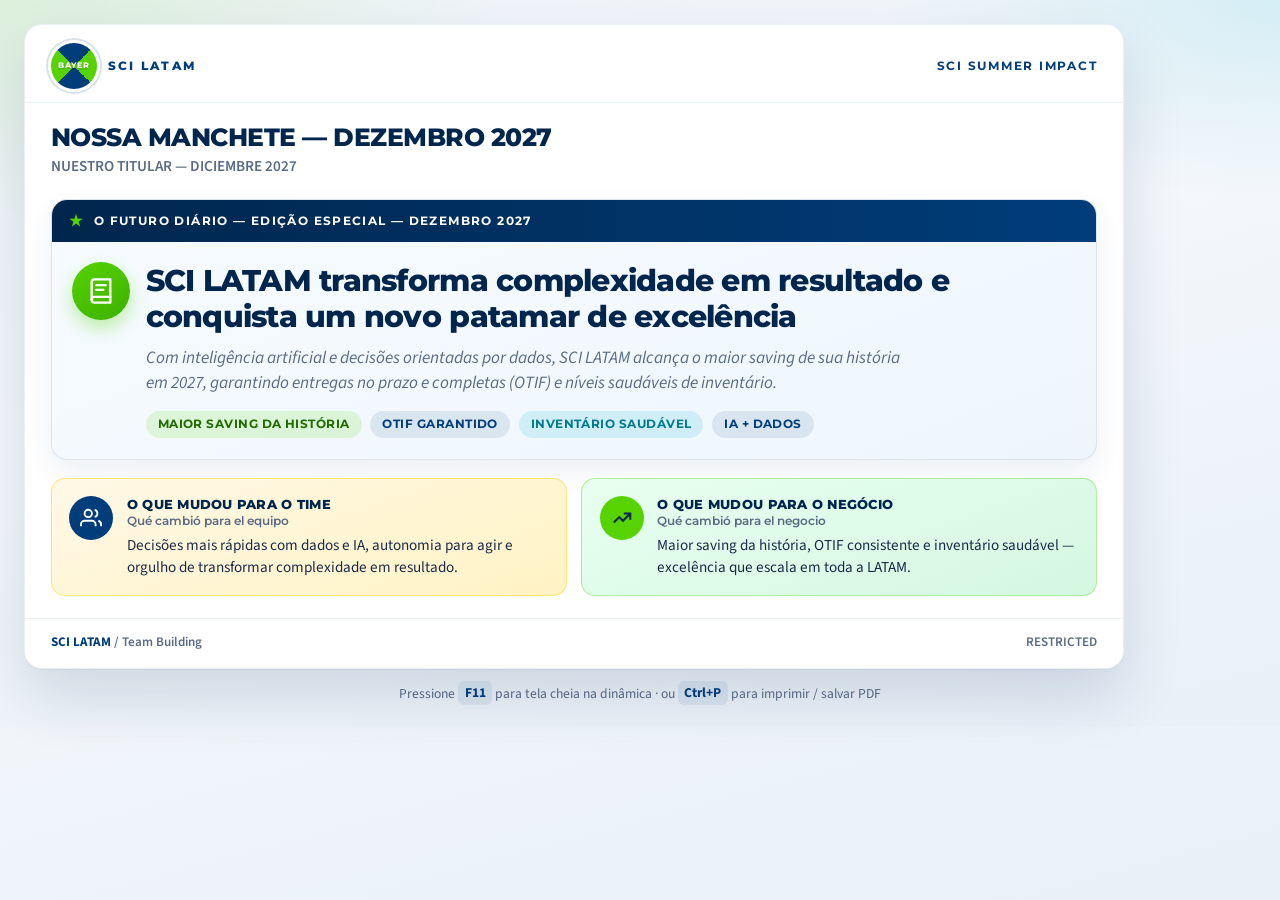
==== manchete-sci-latam.html @ 39f06fd4 "Add SCI LATAM 2027 headline slide for team building. Co-authored-by: Cursor <cursoragent@cursor.com>" ====
<!DOCTYPE html>
<html lang="pt-BR">
<head>
  <meta charset="UTF-8" />
  <meta name="viewport" content="width=device-width, initial-scale=1.0" />
  <title>Manchete SCI LATAM · Dezembro 2027</title>
  <link rel="preconnect" href="https://fonts.googleapis.com" />
  <link rel="preconnect" href="https://fonts.gstatic.com" crossorigin />
  <link href="https://fonts.googleapis.com/css2?family=Montserrat:wght@500;600;700;800&family=Source+Sans+3:ital,wght@0,400;0,600;0,700;1,400&display=swap" rel="stylesheet" />
  <style>
    :root {
      --bayer-blue: #003D7A;
      --bayer-blue-deep: #00264D;
      --bayer-green: #56D300;
      --bayer-cyan: #00B0CA;
      --ink: #1A2B4A;
      --muted: #5A6B85;
      --paper: #F4F7FB;
      --white: #FFFFFF;
      --pink: #E6007E;
      --yellow: #FFD100;
      --cream: #FFF8E6;
      --blush: #FFE6F2;
    }

    * { box-sizing: border-box; margin: 0; padding: 0; }

    html, body {
      min-height: 100%;
      font-family: "Source Sans 3", sans-serif;
      color: var(--ink);
      background:
        radial-gradient(900px 420px at 0% 0%, rgba(86, 211, 0, 0.12), transparent 55%),
        radial-gradient(800px 400px at 100% 0%, rgba(0, 176, 202, 0.12), transparent 50%),
        linear-gradient(165deg, #EEF3F9 0%, var(--paper) 45%, #E8F0F8 100%);
    }

    body {
      display: grid;
      place-items: center;
      padding: 1.5rem;
    }

    .slide {
      width: min(1100px, 100%);
      background: var(--white);
      border-radius: 18px;
      box-shadow:
        0 1px 0 rgba(0, 61, 122, 0.06),
        0 28px 60px rgba(0, 38, 77, 0.14);
      overflow: hidden;
      border: 1px solid rgba(0, 61, 122, 0.08);
      animation: rise 0.55s ease both;
    }

    @keyframes rise {
      from { opacity: 0; transform: translateY(16px); }
      to { opacity: 1; transform: translateY(0); }
    }

    .top {
      display: flex;
      align-items: center;
      justify-content: space-between;
      gap: 1rem;
      padding: 1.1rem 1.6rem 0.85rem;
      border-bottom: 1px solid rgba(0, 61, 122, 0.08);
    }

    .logo {
      display: flex;
      align-items: center;
      gap: 0.7rem;
    }

    .logo-mark {
      width: 46px;
      height: 46px;
      border-radius: 50%;
      background:
        conic-gradient(from 45deg, var(--bayer-green) 0 25%, var(--bayer-blue) 25% 50%, var(--bayer-green) 50% 75%, var(--bayer-blue) 75% 100%);
      position: relative;
      box-shadow: 0 0 0 3px #fff, 0 0 0 5px rgba(0, 61, 122, 0.15);
      flex-shrink: 0;
    }

    .logo-mark::after {
      content: "BAYER";
      position: absolute;
      inset: 0;
      display: grid;
      place-items: center;
      font-family: "Montserrat", sans-serif;
      font-size: 0.48rem;
      font-weight: 800;
      letter-spacing: 0.04em;
      color: #fff;
      text-shadow: 0 1px 2px rgba(0, 0, 0, 0.25);
    }

    .logo-text {
      font-family: "Montserrat", sans-serif;
      font-weight: 800;
      font-size: 0.78rem;
      letter-spacing: 0.18em;
      color: var(--bayer-blue);
    }

    .event {
      font-family: "Montserrat", sans-serif;
      font-weight: 700;
      font-size: 0.78rem;
      letter-spacing: 0.14em;
      color: var(--bayer-blue);
      text-align: right;
    }

    .intro {
      padding: 1.15rem 1.6rem 0.4rem;
    }

    .intro h1 {
      font-family: "Montserrat", sans-serif;
      font-size: clamp(1.15rem, 2.6vw, 1.55rem);
      font-weight: 800;
      color: var(--bayer-blue-deep);
      letter-spacing: -0.02em;
    }

    .intro p {
      margin-top: 0.2rem;
      color: var(--muted);
      font-size: 0.95rem;
      font-weight: 600;
    }

    .paper {
      margin: 1rem 1.6rem 0;
      border-radius: 16px;
      overflow: hidden;
      background: linear-gradient(160deg, #F7FBFF, #EEF6FC);
      border: 1px solid rgba(0, 61, 122, 0.1);
      box-shadow: 0 12px 28px rgba(0, 61, 122, 0.08);
      animation: rise 0.65s 0.08s ease both;
    }

    .masthead {
      display: flex;
      align-items: center;
      gap: 0.65rem;
      padding: 0.7rem 1.1rem;
      background: linear-gradient(90deg, var(--bayer-blue-deep), var(--bayer-blue));
      color: #fff;
      font-family: "Montserrat", sans-serif;
      font-size: 0.72rem;
      font-weight: 700;
      letter-spacing: 0.12em;
      text-transform: uppercase;
    }

    .masthead-star {
      color: var(--bayer-green);
      font-size: 0.95rem;
    }

    .headline {
      display: grid;
      grid-template-columns: auto 1fr;
      gap: 1rem;
      align-items: start;
      padding: 1.25rem 1.25rem 1.35rem;
    }

    .icon {
      width: 58px;
      height: 58px;
      border-radius: 50%;
      display: grid;
      place-items: center;
      background: linear-gradient(145deg, var(--bayer-green), #3DB000);
      color: #fff;
      box-shadow: 0 8px 18px rgba(86, 211, 0, 0.35);
      flex-shrink: 0;
    }

    .icon svg { width: 28px; height: 28px; }

    .headline h2 {
      font-family: "Montserrat", sans-serif;
      font-size: clamp(1.25rem, 3.2vw, 1.85rem);
      font-weight: 800;
      line-height: 1.22;
      letter-spacing: -0.025em;
      color: var(--bayer-blue-deep);
    }

    .headline .sub {
      margin-top: 0.7rem;
      font-size: clamp(0.95rem, 1.8vw, 1.08rem);
      line-height: 1.45;
      color: var(--muted);
      font-style: italic;
      max-width: 48rem;
    }

    .proof {
      display: flex;
      flex-wrap: wrap;
      gap: 0.55rem;
      margin-top: 1rem;
    }

    .tag {
      display: inline-flex;
      align-items: center;
      gap: 0.35rem;
      padding: 0.4rem 0.75rem;
      border-radius: 999px;
      font-family: "Montserrat", sans-serif;
      font-size: 0.72rem;
      font-weight: 700;
      letter-spacing: 0.04em;
      text-transform: uppercase;
    }

    .tag-green { background: rgba(86, 211, 0, 0.15); color: #1F6B00; }
    .tag-blue { background: rgba(0, 61, 122, 0.1); color: var(--bayer-blue); }
    .tag-cyan { background: rgba(0, 176, 202, 0.14); color: #007A8C; }

    .impacts {
      display: grid;
      grid-template-columns: 1fr 1fr;
      gap: 0.9rem;
      padding: 1.1rem 1.6rem 1.4rem;
    }

    .card {
      border-radius: 14px;
      padding: 1.05rem 1.1rem;
      display: grid;
      grid-template-columns: auto 1fr;
      gap: 0.85rem;
      align-items: start;
      animation: rise 0.7s 0.16s ease both;
    }

    .card-team {
      background: linear-gradient(160deg, var(--cream), #FFF3C4);
      border: 1px solid rgba(255, 209, 0, 0.45);
    }

    .card-biz {
      background: linear-gradient(160deg, #E8FFF0, #D4F7E0);
      border: 1px solid rgba(86, 211, 0, 0.35);
      animation-delay: 0.22s;
    }

    .card-icon {
      width: 44px;
      height: 44px;
      border-radius: 50%;
      display: grid;
      place-items: center;
      color: #fff;
    }

    .card-team .card-icon { background: var(--bayer-blue); }
    .card-biz .card-icon { background: var(--bayer-green); color: var(--bayer-blue-deep); }

    .card h3 {
      font-family: "Montserrat", sans-serif;
      font-size: 0.82rem;
      font-weight: 800;
      letter-spacing: 0.02em;
      color: var(--bayer-blue-deep);
      text-transform: uppercase;
      line-height: 1.25;
    }

    .card h3 span {
      display: block;
      font-weight: 600;
      color: var(--muted);
      font-size: 0.72rem;
      text-transform: none;
      letter-spacing: 0;
      margin-top: 0.1rem;
    }

    .card p {
      margin-top: 0.45rem;
      font-size: 0.95rem;
      line-height: 1.4;
      color: var(--ink);
    }

    .footer {
      display: flex;
      justify-content: space-between;
      align-items: center;
      gap: 1rem;
      padding: 0.85rem 1.6rem 1.1rem;
      border-top: 1px solid rgba(0, 61, 122, 0.08);
      color: var(--muted);
      font-size: 0.82rem;
      font-weight: 600;
    }

    .footer strong { color: var(--bayer-blue); }

    .hint {
      margin-top: 0.9rem;
      text-align: center;
      color: var(--muted);
      font-size: 0.85rem;
    }

    .hint kbd {
      font-family: inherit;
      font-weight: 700;
      padding: 0.15rem 0.4rem;
      border-radius: 6px;
      background: rgba(0, 61, 122, 0.08);
      color: var(--bayer-blue);
    }

    @media (max-width: 720px) {
      body { padding: 0.75rem; }
      .headline { grid-template-columns: 1fr; }
      .impacts { grid-template-columns: 1fr; }
      .top, .intro, .paper, .impacts, .footer { padding-left: 1rem; padding-right: 1rem; }
      .paper { margin-left: 1rem; margin-right: 1rem; }
      .hint { display: none; }
    }

    @media print {
      body { background: #fff; padding: 0; }
      .slide { box-shadow: none; border: none; border-radius: 0; width: 100%; }
      .hint { display: none; }
    }
  </style>
</head>
<body>
  <div>
    <article class="slide" aria-label="Manchete SCI LATAM Dezembro 2027">
      <header class="top">
        <div class="logo">
          <div class="logo-mark" aria-hidden="true"></div>
          <span class="logo-text">SCI LATAM</span>
        </div>
        <p class="event">SCI SUMMER IMPACT</p>
      </header>

      <div class="intro">
        <h1>NOSSA MANCHETE — DEZEMBRO 2027</h1>
        <p>NUESTRO TITULAR — DICIEMBRE 2027</p>
      </div>

      <section class="paper">
        <div class="masthead">
          <span class="masthead-star" aria-hidden="true">★</span>
          <span>O FUTURO DIÁRIO — EDIÇÃO ESPECIAL — DEZEMBRO 2027</span>
        </div>

        <div class="headline">
          <div class="icon" aria-hidden="true">
            <svg viewBox="0 0 24 24" fill="none" stroke="currentColor" stroke-width="2" stroke-linecap="round" stroke-linejoin="round">
              <path d="M4 19.5A2.5 2.5 0 0 1 6.5 17H20"/>
              <path d="M6.5 2H20v20H6.5A2.5 2.5 0 0 1 4 19.5v-15A2.5 2.5 0 0 1 6.5 2z"/>
              <path d="M8 7h8M8 11h6"/>
            </svg>
          </div>
          <div>
            <h2>SCI LATAM transforma complexidade em resultado e conquista um novo patamar de excelência</h2>
            <p class="sub">
              Com inteligência artificial e decisões orientadas por dados, SCI LATAM alcança o maior saving de sua história em 2027, garantindo entregas no prazo e completas (OTIF) e níveis saudáveis de inventário.
            </p>
            <div class="proof" aria-label="Provas do resultado">
              <span class="tag tag-green">Maior saving da história</span>
              <span class="tag tag-blue">OTIF garantido</span>
              <span class="tag tag-cyan">Inventário saudável</span>
              <span class="tag tag-blue">IA + dados</span>
            </div>
          </div>
        </div>
      </section>

      <section class="impacts" aria-label="Impactos">
        <article class="card card-team">
          <div class="card-icon" aria-hidden="true">
            <svg width="22" height="22" viewBox="0 0 24 24" fill="none" stroke="currentColor" stroke-width="2">
              <path d="M17 21v-2a4 4 0 0 0-4-4H5a4 4 0 0 0-4 4v2"/>
              <circle cx="9" cy="7" r="4"/>
              <path d="M23 21v-2a4 4 0 0 0-3-3.87M16 3.13a4 4 0 0 1 0 7.75"/>
            </svg>
          </div>
          <div>
            <h3>
              O que mudou para o time
              <span>Qué cambió para el equipo</span>
            </h3>
            <p>Decisões mais rápidas com dados e IA, autonomia para agir e orgulho de transformar complexidade em resultado.</p>
          </div>
        </article>

        <article class="card card-biz">
          <div class="card-icon" aria-hidden="true">
            <svg width="22" height="22" viewBox="0 0 24 24" fill="none" stroke="currentColor" stroke-width="2.2">
              <path d="M3 17l6-6 4 4 8-8"/>
              <path d="M14 7h7v7"/>
            </svg>
          </div>
          <div>
            <h3>
              O que mudou para o negócio
              <span>Qué cambió para el negocio</span>
            </h3>
            <p>Maior saving da história, OTIF consistente e inventário saudável — excelência que escala em toda a LATAM.</p>
          </div>
        </article>
      </section>

      <footer class="footer">
        <span><strong>SCI LATAM</strong> / Team Building</span>
        <span>RESTRICTED</span>
      </footer>
    </article>

    <p class="hint">Pressione <kbd>F11</kbd> para tela cheia na dinâmica · ou <kbd>Ctrl+P</kbd> para imprimir / salvar PDF</p>
  </div>
</body>
</html>
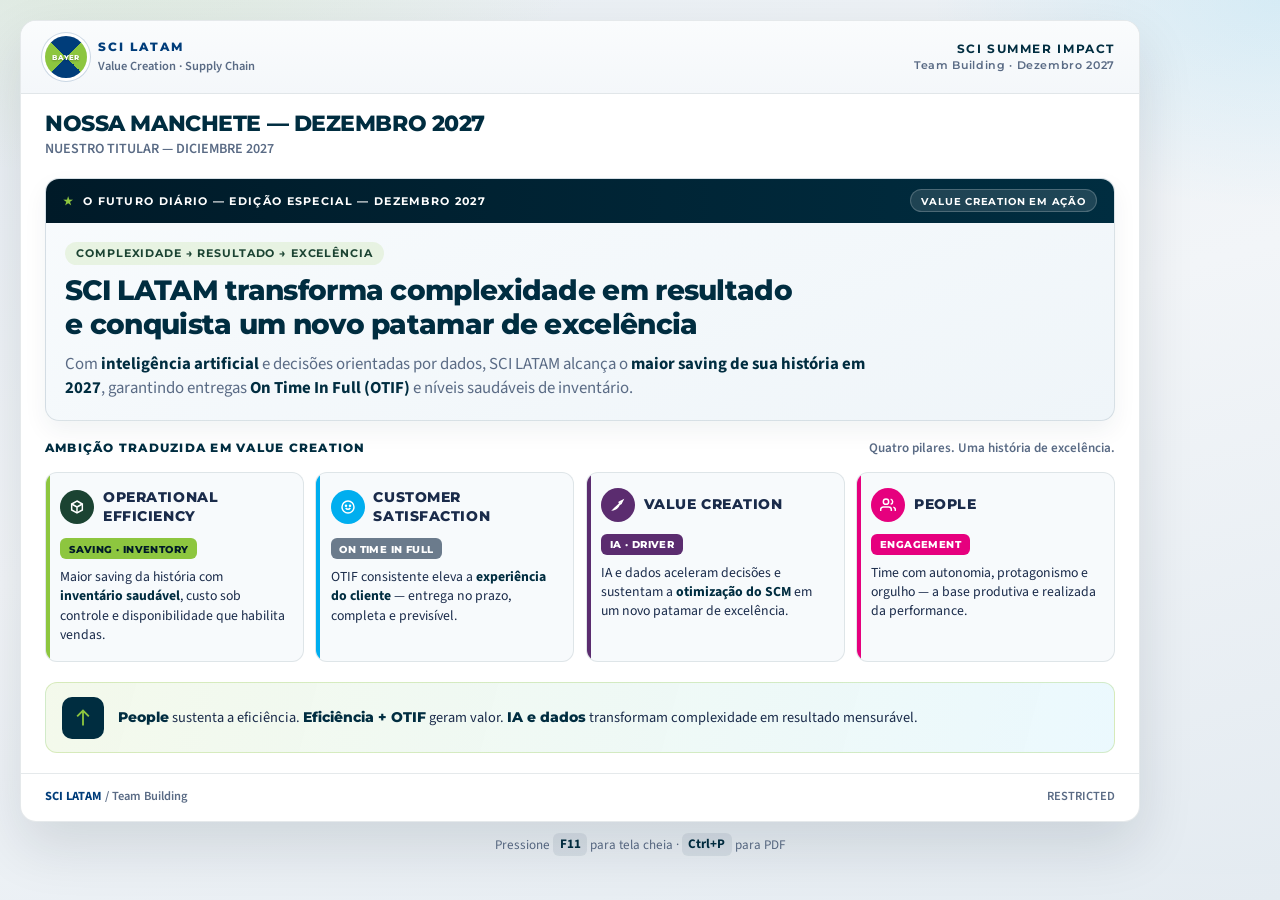
==== commit 3a7fb2b4: "Align headline slide with Value Creation pillars. Co-authored-by: Cursor <cursoragent@cursor.com>" ====
--- a/manchete-sci-latam.html
+++ b/manchete-sci-latam.html
@@ -6,21 +6,22 @@
   <title>Manchete SCI LATAM · Dezembro 2027</title>
   <link rel="preconnect" href="https://fonts.googleapis.com" />
   <link rel="preconnect" href="https://fonts.gstatic.com" crossorigin />
-  <link href="https://fonts.googleapis.com/css2?family=Montserrat:wght@500;600;700;800&family=Source+Sans+3:ital,wght@0,400;0,600;0,700;1,400&display=swap" rel="stylesheet" />
+  <link href="https://fonts.googleapis.com/css2?family=Montserrat:wght@500;600;700;800&family=Source+Sans+3:ital,wght@0,400;0,600;0,700;1,500&display=swap" rel="stylesheet" />
   <style>
     :root {
+      --navy: #002D40;
+      --navy-deep: #001A28;
       --bayer-blue: #003D7A;
-      --bayer-blue-deep: #00264D;
-      --bayer-green: #56D300;
-      --bayer-cyan: #00B0CA;
+      --lime: #8DC63F;
+      --forest: #1B4332;
+      --cyan: #00AEEF;
+      --pink: #E6007E;
+      --purple: #5B2C6F;
       --ink: #1A2B4A;
       --muted: #5A6B85;
-      --paper: #F4F7FB;
+      --line: rgba(0, 45, 64, 0.1);
+      --paper: #F2F5F8;
       --white: #FFFFFF;
-      --pink: #E6007E;
-      --yellow: #FFD100;
-      --cream: #FFF8E6;
-      --blush: #FFE6F2;
     }
 
     * { box-sizing: border-box; margin: 0; padding: 0; }
@@ -30,31 +31,29 @@
       font-family: "Source Sans 3", sans-serif;
       color: var(--ink);
       background:
-        radial-gradient(900px 420px at 0% 0%, rgba(86, 211, 0, 0.12), transparent 55%),
-        radial-gradient(800px 400px at 100% 0%, rgba(0, 176, 202, 0.12), transparent 50%),
-        linear-gradient(165deg, #EEF3F9 0%, var(--paper) 45%, #E8F0F8 100%);
+        radial-gradient(900px 480px at 8% -10%, rgba(141, 198, 63, 0.14), transparent 55%),
+        radial-gradient(700px 420px at 100% 0%, rgba(0, 174, 239, 0.1), transparent 50%),
+        linear-gradient(165deg, #E8EEF3 0%, var(--paper) 48%, #E4EBF1 100%);
     }
 
     body {
       display: grid;
       place-items: center;
-      padding: 1.5rem;
+      padding: 1.25rem;
     }
 
     .slide {
-      width: min(1100px, 100%);
+      width: min(1120px, 100%);
       background: var(--white);
-      border-radius: 18px;
-      box-shadow:
-        0 1px 0 rgba(0, 61, 122, 0.06),
-        0 28px 60px rgba(0, 38, 77, 0.14);
+      border-radius: 16px;
+      border: 1px solid var(--line);
+      box-shadow: 0 24px 56px rgba(0, 26, 40, 0.12);
       overflow: hidden;
-      border: 1px solid rgba(0, 61, 122, 0.08);
-      animation: rise 0.55s ease both;
+      animation: rise 0.5s ease both;
     }
 
     @keyframes rise {
-      from { opacity: 0; transform: translateY(16px); }
+      from { opacity: 0; transform: translateY(12px); }
       to { opacity: 1; transform: translateY(0); }
     }
 
@@ -63,24 +62,24 @@
       align-items: center;
       justify-content: space-between;
       gap: 1rem;
-      padding: 1.1rem 1.6rem 0.85rem;
-      border-bottom: 1px solid rgba(0, 61, 122, 0.08);
-    }
-
-    .logo {
+      padding: 0.95rem 1.5rem;
+      border-bottom: 1px solid var(--line);
+      background: linear-gradient(180deg, #FAFCFD, #F4F7FA);
+    }
+
+    .brand {
       display: flex;
       align-items: center;
       gap: 0.7rem;
     }
 
     .logo-mark {
-      width: 46px;
-      height: 46px;
+      width: 42px;
+      height: 42px;
       border-radius: 50%;
-      background:
-        conic-gradient(from 45deg, var(--bayer-green) 0 25%, var(--bayer-blue) 25% 50%, var(--bayer-green) 50% 75%, var(--bayer-blue) 75% 100%);
+      background: conic-gradient(from 45deg, var(--lime) 0 25%, var(--bayer-blue) 25% 50%, var(--lime) 50% 75%, var(--bayer-blue) 75% 100%);
       position: relative;
-      box-shadow: 0 0 0 3px #fff, 0 0 0 5px rgba(0, 61, 122, 0.15);
+      box-shadow: 0 0 0 3px #fff, 0 0 0 4px rgba(0, 61, 122, 0.18);
       flex-shrink: 0;
     }
 
@@ -91,228 +90,326 @@
       display: grid;
       place-items: center;
       font-family: "Montserrat", sans-serif;
-      font-size: 0.48rem;
-      font-weight: 800;
-      letter-spacing: 0.04em;
+      font-size: 0.45rem;
+      font-weight: 800;
+      letter-spacing: 0.03em;
       color: #fff;
-      text-shadow: 0 1px 2px rgba(0, 0, 0, 0.25);
-    }
-
-    .logo-text {
-      font-family: "Montserrat", sans-serif;
-      font-weight: 800;
+      text-shadow: 0 1px 2px rgba(0, 0, 0, 0.28);
+    }
+
+    .brand-copy strong {
+      display: block;
+      font-family: "Montserrat", sans-serif;
       font-size: 0.78rem;
-      letter-spacing: 0.18em;
+      letter-spacing: 0.16em;
       color: var(--bayer-blue);
+      font-weight: 800;
+    }
+
+    .brand-copy span {
+      font-size: 0.78rem;
+      color: var(--muted);
+      font-weight: 600;
     }
 
     .event {
       font-family: "Montserrat", sans-serif;
+      font-size: 0.72rem;
       font-weight: 700;
-      font-size: 0.78rem;
       letter-spacing: 0.14em;
-      color: var(--bayer-blue);
+      color: var(--navy);
       text-align: right;
     }
 
+    .event small {
+      display: block;
+      margin-top: 0.15rem;
+      letter-spacing: 0.06em;
+      color: var(--muted);
+      font-weight: 600;
+      font-size: 0.68rem;
+    }
+
     .intro {
-      padding: 1.15rem 1.6rem 0.4rem;
+      padding: 1rem 1.5rem 0.35rem;
     }
 
     .intro h1 {
       font-family: "Montserrat", sans-serif;
-      font-size: clamp(1.15rem, 2.6vw, 1.55rem);
-      font-weight: 800;
-      color: var(--bayer-blue-deep);
+      font-size: clamp(1.05rem, 2.3vw, 1.35rem);
+      font-weight: 800;
+      color: var(--navy);
       letter-spacing: -0.02em;
     }
 
     .intro p {
-      margin-top: 0.2rem;
-      color: var(--muted);
-      font-size: 0.95rem;
+      margin-top: 0.15rem;
+      color: var(--muted);
+      font-size: 0.88rem;
       font-weight: 600;
     }
 
-    .paper {
-      margin: 1rem 1.6rem 0;
-      border-radius: 16px;
+    .headline-block {
+      margin: 0.85rem 1.5rem 0;
+      border-radius: 14px;
       overflow: hidden;
-      background: linear-gradient(160deg, #F7FBFF, #EEF6FC);
-      border: 1px solid rgba(0, 61, 122, 0.1);
-      box-shadow: 0 12px 28px rgba(0, 61, 122, 0.08);
-      animation: rise 0.65s 0.08s ease both;
+      border: 1px solid rgba(0, 45, 64, 0.12);
+      background: linear-gradient(160deg, #F8FBFD, #EFF5F9);
+      box-shadow: 0 10px 24px rgba(0, 45, 64, 0.06);
     }
 
     .masthead {
       display: flex;
       align-items: center;
-      gap: 0.65rem;
-      padding: 0.7rem 1.1rem;
-      background: linear-gradient(90deg, var(--bayer-blue-deep), var(--bayer-blue));
+      justify-content: space-between;
+      gap: 0.75rem;
+      flex-wrap: wrap;
+      padding: 0.65rem 1.05rem;
+      background: linear-gradient(90deg, var(--navy-deep), var(--navy));
       color: #fff;
       font-family: "Montserrat", sans-serif;
-      font-size: 0.72rem;
+      font-size: 0.68rem;
       font-weight: 700;
       letter-spacing: 0.12em;
       text-transform: uppercase;
     }
 
-    .masthead-star {
-      color: var(--bayer-green);
-      font-size: 0.95rem;
+    .masthead-left {
+      display: flex;
+      align-items: center;
+      gap: 0.55rem;
+    }
+
+    .masthead-star { color: var(--lime); }
+
+    .framework-chip {
+      display: inline-flex;
+      align-items: center;
+      gap: 0.35rem;
+      padding: 0.28rem 0.65rem;
+      border-radius: 999px;
+      background: rgba(255, 255, 255, 0.12);
+      border: 1px solid rgba(255, 255, 255, 0.2);
+      letter-spacing: 0.08em;
+      font-size: 0.62rem;
     }
 
     .headline {
-      display: grid;
-      grid-template-columns: auto 1fr;
-      gap: 1rem;
-      align-items: start;
-      padding: 1.25rem 1.25rem 1.35rem;
-    }
-
-    .icon {
-      width: 58px;
-      height: 58px;
-      border-radius: 50%;
-      display: grid;
-      place-items: center;
-      background: linear-gradient(145deg, var(--bayer-green), #3DB000);
-      color: #fff;
-      box-shadow: 0 8px 18px rgba(86, 211, 0, 0.35);
-      flex-shrink: 0;
-    }
-
-    .icon svg { width: 28px; height: 28px; }
+      padding: 1.15rem 1.2rem 1.2rem;
+    }
+
+    .eyebrow {
+      display: inline-flex;
+      align-items: center;
+      gap: 0.4rem;
+      margin-bottom: 0.55rem;
+      padding: 0.28rem 0.7rem;
+      border-radius: 999px;
+      background: rgba(141, 198, 63, 0.14);
+      color: var(--forest);
+      font-family: "Montserrat", sans-serif;
+      font-size: 0.68rem;
+      font-weight: 700;
+      letter-spacing: 0.08em;
+      text-transform: uppercase;
+    }
 
     .headline h2 {
       font-family: "Montserrat", sans-serif;
-      font-size: clamp(1.25rem, 3.2vw, 1.85rem);
+      font-size: clamp(1.2rem, 3vw, 1.75rem);
       font-weight: 800;
       line-height: 1.22;
       letter-spacing: -0.025em;
-      color: var(--bayer-blue-deep);
+      color: var(--navy);
+      max-width: 46rem;
     }
 
     .headline .sub {
-      margin-top: 0.7rem;
-      font-size: clamp(0.95rem, 1.8vw, 1.08rem);
+      margin-top: 0.65rem;
+      max-width: 50rem;
+      font-size: clamp(0.92rem, 1.7vw, 1.05rem);
       line-height: 1.45;
       color: var(--muted);
-      font-style: italic;
-      max-width: 48rem;
-    }
-
-    .proof {
-      display: flex;
-      flex-wrap: wrap;
+    }
+
+    .sub strong { color: var(--navy); font-weight: 700; }
+
+    .pillars-label {
+      display: flex;
+      align-items: baseline;
+      justify-content: space-between;
+      gap: 0.75rem;
+      padding: 1.15rem 1.5rem 0.55rem;
+    }
+
+    .pillars-label h3 {
+      font-family: "Montserrat", sans-serif;
+      font-size: 0.78rem;
+      font-weight: 800;
+      letter-spacing: 0.1em;
+      text-transform: uppercase;
+      color: var(--navy);
+    }
+
+    .pillars-label p {
+      color: var(--muted);
+      font-size: 0.82rem;
+      font-weight: 600;
+    }
+
+    .pillars {
+      display: grid;
+      grid-template-columns: repeat(4, minmax(0, 1fr));
+      gap: 0.7rem;
+      padding: 0.35rem 1.5rem 1.25rem;
+    }
+
+    .pillar {
+      position: relative;
+      border-radius: 12px;
+      padding: 0.95rem 0.9rem 1rem;
+      background: #F7FAFC;
+      border: 1px solid var(--line);
+      overflow: hidden;
+      min-height: 100%;
+      animation: rise 0.55s ease both;
+    }
+
+    .pillar::before {
+      content: "";
+      position: absolute;
+      left: 0;
+      top: 0;
+      bottom: 0;
+      width: 4px;
+    }
+
+    .pillar-ops::before { background: var(--lime); }
+    .pillar-cx::before { background: var(--cyan); }
+    .pillar-value::before { background: var(--purple); }
+    .pillar-people::before { background: var(--pink); }
+
+    .pillar:nth-child(1) { animation-delay: 0.05s; }
+    .pillar:nth-child(2) { animation-delay: 0.1s; }
+    .pillar:nth-child(3) { animation-delay: 0.15s; }
+    .pillar:nth-child(4) { animation-delay: 0.2s; }
+
+    .pillar-head {
+      display: flex;
+      align-items: center;
       gap: 0.55rem;
-      margin-top: 1rem;
-    }
-
-    .tag {
-      display: inline-flex;
-      align-items: center;
-      gap: 0.35rem;
-      padding: 0.4rem 0.75rem;
-      border-radius: 999px;
-      font-family: "Montserrat", sans-serif;
-      font-size: 0.72rem;
-      font-weight: 700;
-      letter-spacing: 0.04em;
-      text-transform: uppercase;
-    }
-
-    .tag-green { background: rgba(86, 211, 0, 0.15); color: #1F6B00; }
-    .tag-blue { background: rgba(0, 61, 122, 0.1); color: var(--bayer-blue); }
-    .tag-cyan { background: rgba(0, 176, 202, 0.14); color: #007A8C; }
-
-    .impacts {
-      display: grid;
-      grid-template-columns: 1fr 1fr;
-      gap: 0.9rem;
-      padding: 1.1rem 1.6rem 1.4rem;
-    }
-
-    .card {
-      border-radius: 14px;
-      padding: 1.05rem 1.1rem;
-      display: grid;
-      grid-template-columns: auto 1fr;
-      gap: 0.85rem;
-      align-items: start;
-      animation: rise 0.7s 0.16s ease both;
-    }
-
-    .card-team {
-      background: linear-gradient(160deg, var(--cream), #FFF3C4);
-      border: 1px solid rgba(255, 209, 0, 0.45);
-    }
-
-    .card-biz {
-      background: linear-gradient(160deg, #E8FFF0, #D4F7E0);
-      border: 1px solid rgba(86, 211, 0, 0.35);
-      animation-delay: 0.22s;
-    }
-
-    .card-icon {
-      width: 44px;
-      height: 44px;
+      margin-bottom: 0.65rem;
+    }
+
+    .pillar-icon {
+      width: 34px;
+      height: 34px;
       border-radius: 50%;
       display: grid;
       place-items: center;
       color: #fff;
-    }
-
-    .card-team .card-icon { background: var(--bayer-blue); }
-    .card-biz .card-icon { background: var(--bayer-green); color: var(--bayer-blue-deep); }
-
-    .card h3 {
-      font-family: "Montserrat", sans-serif;
-      font-size: 0.82rem;
-      font-weight: 800;
-      letter-spacing: 0.02em;
-      color: var(--bayer-blue-deep);
+      flex-shrink: 0;
+    }
+
+    .pillar-ops .pillar-icon { background: var(--forest); }
+    .pillar-cx .pillar-icon { background: var(--cyan); }
+    .pillar-value .pillar-icon { background: var(--purple); }
+    .pillar-people .pillar-icon { background: var(--pink); }
+
+    .pillar-icon svg { width: 16px; height: 16px; }
+
+    .pillar-name {
+      font-family: "Montserrat", sans-serif;
+      font-size: 0.68rem;
+      font-weight: 800;
+      letter-spacing: 0.04em;
       text-transform: uppercase;
-      line-height: 1.25;
-    }
-
-    .card h3 span {
-      display: block;
-      font-weight: 600;
-      color: var(--muted);
-      font-size: 0.72rem;
-      text-transform: none;
-      letter-spacing: 0;
-      margin-top: 0.1rem;
-    }
-
-    .card p {
-      margin-top: 0.45rem;
-      font-size: 0.95rem;
+      color: var(--navy);
+      line-height: 1.2;
+    }
+
+    .kpi {
+      display: inline-flex;
+      align-items: center;
+      margin-bottom: 0.55rem;
+      padding: 0.28rem 0.55rem;
+      border-radius: 6px;
+      font-family: "Montserrat", sans-serif;
+      font-size: 0.62rem;
+      font-weight: 800;
+      letter-spacing: 0.04em;
+      text-transform: uppercase;
+      color: #fff;
+    }
+
+    .pillar-ops .kpi { background: var(--lime); color: var(--navy-deep); }
+    .pillar-cx .kpi { background: #6B7B8C; }
+    .pillar-value .kpi { background: var(--purple); }
+    .pillar-people .kpi { background: var(--pink); }
+
+    .pillar p {
+      font-size: 0.86rem;
       line-height: 1.4;
       color: var(--ink);
     }
 
+    .pillar p strong { color: var(--navy); }
+
+    .bridge {
+      margin: 0 1.5rem 1.25rem;
+      padding: 0.85rem 1rem;
+      border-radius: 12px;
+      border: 1px solid rgba(141, 198, 63, 0.28);
+      background:
+        linear-gradient(105deg, rgba(141, 198, 63, 0.1), rgba(0, 174, 239, 0.08));
+      display: grid;
+      grid-template-columns: auto 1fr;
+      gap: 0.85rem;
+      align-items: center;
+    }
+
+    .bridge-mark {
+      width: 42px;
+      height: 42px;
+      border-radius: 10px;
+      display: grid;
+      place-items: center;
+      background: var(--navy);
+      color: var(--lime);
+      flex-shrink: 0;
+    }
+
+    .bridge p {
+      font-size: 0.9rem;
+      line-height: 1.4;
+      color: var(--ink);
+    }
+
+    .bridge strong {
+      font-family: "Montserrat", sans-serif;
+      color: var(--navy);
+      font-weight: 800;
+    }
+
     .footer {
       display: flex;
       justify-content: space-between;
       align-items: center;
       gap: 1rem;
-      padding: 0.85rem 1.6rem 1.1rem;
-      border-top: 1px solid rgba(0, 61, 122, 0.08);
+      padding: 0.8rem 1.5rem 1rem;
+      border-top: 1px solid var(--line);
+      color: var(--muted);
+      font-size: 0.78rem;
+      font-weight: 600;
+    }
+
+    .footer strong { color: var(--bayer-blue); }
+
+    .hint {
+      margin-top: 0.85rem;
+      text-align: center;
       color: var(--muted);
       font-size: 0.82rem;
-      font-weight: 600;
-    }
-
-    .footer strong { color: var(--bayer-blue); }
-
-    .hint {
-      margin-top: 0.9rem;
-      text-align: center;
-      color: var(--muted);
-      font-size: 0.85rem;
     }
 
     .hint kbd {
@@ -320,17 +417,21 @@
       font-weight: 700;
       padding: 0.15rem 0.4rem;
       border-radius: 6px;
-      background: rgba(0, 61, 122, 0.08);
-      color: var(--bayer-blue);
-    }
-
-    @media (max-width: 720px) {
-      body { padding: 0.75rem; }
-      .headline { grid-template-columns: 1fr; }
-      .impacts { grid-template-columns: 1fr; }
-      .top, .intro, .paper, .impacts, .footer { padding-left: 1rem; padding-right: 1rem; }
-      .paper { margin-left: 1rem; margin-right: 1rem; }
+      background: rgba(0, 45, 64, 0.08);
+      color: var(--navy);
+    }
+
+    @media (max-width: 900px) {
+      .pillars { grid-template-columns: 1fr 1fr; }
+    }
+
+    @media (max-width: 620px) {
+      body { padding: 0.65rem; }
+      .pillars { grid-template-columns: 1fr; }
+      .top, .intro, .pillars-label, .pillars, .footer { padding-left: 1rem; padding-right: 1rem; }
+      .headline-block, .bridge { margin-left: 1rem; margin-right: 1rem; }
       .hint { display: none; }
+      .pillars-label { flex-direction: column; }
     }
 
     @media print {
@@ -344,11 +445,17 @@
   <div>
     <article class="slide" aria-label="Manchete SCI LATAM Dezembro 2027">
       <header class="top">
-        <div class="logo">
+        <div class="brand">
           <div class="logo-mark" aria-hidden="true"></div>
-          <span class="logo-text">SCI LATAM</span>
+          <div class="brand-copy">
+            <strong>SCI LATAM</strong>
+            <span>Value Creation · Supply Chain</span>
+          </div>
         </div>
-        <p class="event">SCI SUMMER IMPACT</p>
+        <p class="event">
+          SCI SUMMER IMPACT
+          <small>Team Building · Dezembro 2027</small>
+        </p>
       </header>
 
       <div class="intro">
@@ -356,69 +463,104 @@
         <p>NUESTRO TITULAR — DICIEMBRE 2027</p>
       </div>
 
-      <section class="paper">
+      <section class="headline-block">
         <div class="masthead">
-          <span class="masthead-star" aria-hidden="true">★</span>
-          <span>O FUTURO DIÁRIO — EDIÇÃO ESPECIAL — DEZEMBRO 2027</span>
+          <div class="masthead-left">
+            <span class="masthead-star" aria-hidden="true">★</span>
+            <span>O Futuro Diário — Edição Especial — Dezembro 2027</span>
+          </div>
+          <span class="framework-chip">Value Creation em ação</span>
         </div>
 
         <div class="headline">
-          <div class="icon" aria-hidden="true">
-            <svg viewBox="0 0 24 24" fill="none" stroke="currentColor" stroke-width="2" stroke-linecap="round" stroke-linejoin="round">
-              <path d="M4 19.5A2.5 2.5 0 0 1 6.5 17H20"/>
-              <path d="M6.5 2H20v20H6.5A2.5 2.5 0 0 1 4 19.5v-15A2.5 2.5 0 0 1 6.5 2z"/>
-              <path d="M8 7h8M8 11h6"/>
-            </svg>
-          </div>
-          <div>
-            <h2>SCI LATAM transforma complexidade em resultado e conquista um novo patamar de excelência</h2>
-            <p class="sub">
-              Com inteligência artificial e decisões orientadas por dados, SCI LATAM alcança o maior saving de sua história em 2027, garantindo entregas no prazo e completas (OTIF) e níveis saudáveis de inventário.
-            </p>
-            <div class="proof" aria-label="Provas do resultado">
-              <span class="tag tag-green">Maior saving da história</span>
-              <span class="tag tag-blue">OTIF garantido</span>
-              <span class="tag tag-cyan">Inventário saudável</span>
-              <span class="tag tag-blue">IA + dados</span>
-            </div>
-          </div>
+          <span class="eyebrow">Complexidade → Resultado → Excelência</span>
+          <h2>SCI LATAM transforma complexidade em resultado e conquista um novo patamar de excelência</h2>
+          <p class="sub">
+            Com <strong>inteligência artificial</strong> e decisões orientadas por dados, SCI LATAM alcança o
+            <strong>maior saving de sua história em 2027</strong>, garantindo entregas
+            <strong>On Time In Full (OTIF)</strong> e níveis saudáveis de inventário.
+          </p>
         </div>
       </section>
 
-      <section class="impacts" aria-label="Impactos">
-        <article class="card card-team">
-          <div class="card-icon" aria-hidden="true">
-            <svg width="22" height="22" viewBox="0 0 24 24" fill="none" stroke="currentColor" stroke-width="2">
-              <path d="M17 21v-2a4 4 0 0 0-4-4H5a4 4 0 0 0-4 4v2"/>
-              <circle cx="9" cy="7" r="4"/>
-              <path d="M23 21v-2a4 4 0 0 0-3-3.87M16 3.13a4 4 0 0 1 0 7.75"/>
-            </svg>
+      <div class="pillars-label">
+        <h3>Ambição traduzida em Value Creation</h3>
+        <p>Quatro pilares. Uma história de excelência.</p>
+      </div>
+
+      <section class="pillars" aria-label="Pilares de Value Creation">
+        <article class="pillar pillar-ops">
+          <div class="pillar-head">
+            <div class="pillar-icon" aria-hidden="true">
+              <svg viewBox="0 0 24 24" fill="none" stroke="currentColor" stroke-width="2.2">
+                <path d="M12 3l8 4.5v9L12 21l-8-4.5v-9L12 3z"/>
+                <path d="M12 12l8-4.5M12 12v9M12 12L4 7.5"/>
+              </svg>
+            </div>
+            <p class="pillar-name">Operational Efficiency</p>
           </div>
-          <div>
-            <h3>
-              O que mudou para o time
-              <span>Qué cambió para el equipo</span>
-            </h3>
-            <p>Decisões mais rápidas com dados e IA, autonomia para agir e orgulho de transformar complexidade em resultado.</p>
+          <span class="kpi">Saving · Inventory</span>
+          <p>Maior saving da história com <strong>inventário saudável</strong>, custo sob controle e disponibilidade que habilita vendas.</p>
+        </article>
+
+        <article class="pillar pillar-cx">
+          <div class="pillar-head">
+            <div class="pillar-icon" aria-hidden="true">
+              <svg viewBox="0 0 24 24" fill="none" stroke="currentColor" stroke-width="2.2">
+                <circle cx="12" cy="12" r="9"/>
+                <path d="M8.5 13.5s1.5 2 3.5 2 3.5-2 3.5-2"/>
+                <circle cx="9" cy="10" r="0.8" fill="currentColor"/>
+                <circle cx="15" cy="10" r="0.8" fill="currentColor"/>
+              </svg>
+            </div>
+            <p class="pillar-name">Customer Satisfaction</p>
           </div>
+          <span class="kpi">On Time In Full</span>
+          <p>OTIF consistente eleva a <strong>experiência do cliente</strong> — entrega no prazo, completa e previsível.</p>
         </article>
 
-        <article class="card card-biz">
-          <div class="card-icon" aria-hidden="true">
-            <svg width="22" height="22" viewBox="0 0 24 24" fill="none" stroke="currentColor" stroke-width="2.2">
-              <path d="M3 17l6-6 4 4 8-8"/>
-              <path d="M14 7h7v7"/>
-            </svg>
+        <article class="pillar pillar-value">
+          <div class="pillar-head">
+            <div class="pillar-icon" aria-hidden="true">
+              <svg viewBox="0 0 24 24" fill="none" stroke="currentColor" stroke-width="2.2">
+                <path d="M5 19c6-1 9-6 10-12l4-2-2 4C11 12 8 16 5 19z"/>
+                <path d="M13 7l4 4"/>
+              </svg>
+            </div>
+            <p class="pillar-name">Value Creation</p>
           </div>
-          <div>
-            <h3>
-              O que mudou para o negócio
-              <span>Qué cambió para el negocio</span>
-            </h3>
-            <p>Maior saving da história, OTIF consistente e inventário saudável — excelência que escala em toda a LATAM.</p>
+          <span class="kpi">IA · DRIVER</span>
+          <p>IA e dados aceleram decisões e sustentam a <strong>otimização do SCM</strong> em um novo patamar de excelência.</p>
+        </article>
+
+        <article class="pillar pillar-people">
+          <div class="pillar-head">
+            <div class="pillar-icon" aria-hidden="true">
+              <svg viewBox="0 0 24 24" fill="none" stroke="currentColor" stroke-width="2.2">
+                <path d="M17 21v-2a4 4 0 0 0-4-4H5a4 4 0 0 0-4 4v2"/>
+                <circle cx="9" cy="7" r="4"/>
+                <path d="M23 21v-2a4 4 0 0 0-3-3.87M16 3.13a4 4 0 0 1 0 7.75"/>
+              </svg>
+            </div>
+            <p class="pillar-name">People</p>
           </div>
+          <span class="kpi">Engagement</span>
+          <p>Time com autonomia, protagonismo e orgulho — a base produtiva e realizada da performance.</p>
         </article>
       </section>
+
+      <aside class="bridge" aria-label="Conexão da mensagem">
+        <div class="bridge-mark" aria-hidden="true">
+          <svg width="20" height="20" viewBox="0 0 24 24" fill="none" stroke="currentColor" stroke-width="2.2">
+            <path d="M12 3v18M5 10l7-7 7 7"/>
+          </svg>
+        </div>
+        <p>
+          <strong>People</strong> sustenta a eficiência.
+          <strong>Eficiência + OTIF</strong> geram valor.
+          <strong>IA e dados</strong> transformam complexidade em resultado mensurável.
+        </p>
+      </aside>
 
       <footer class="footer">
         <span><strong>SCI LATAM</strong> / Team Building</span>
@@ -426,7 +568,7 @@
       </footer>
     </article>
 
-    <p class="hint">Pressione <kbd>F11</kbd> para tela cheia na dinâmica · ou <kbd>Ctrl+P</kbd> para imprimir / salvar PDF</p>
+    <p class="hint">Pressione <kbd>F11</kbd> para tela cheia · <kbd>Ctrl+P</kbd> para PDF</p>
   </div>
 </body>
 </html>
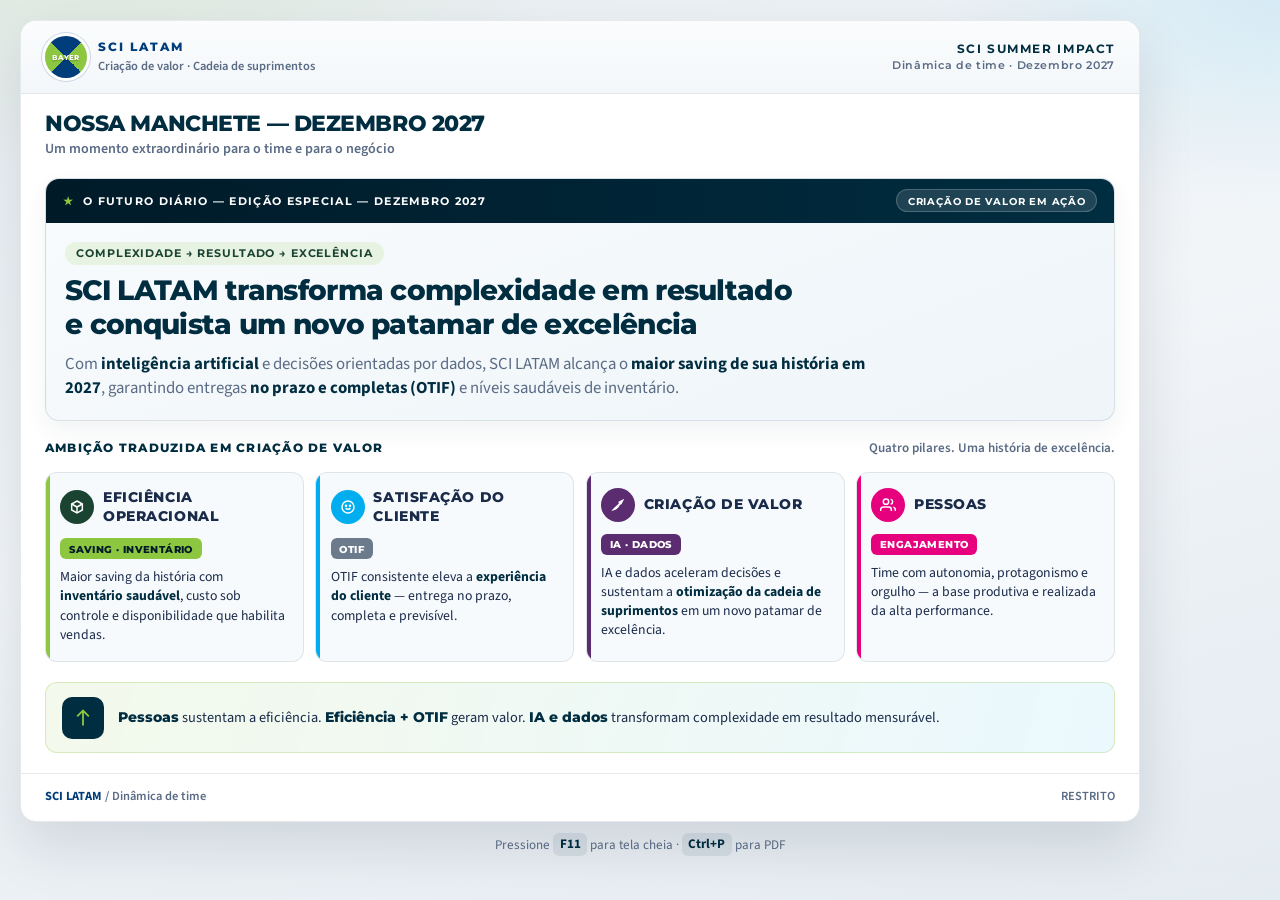
==== commit eead7ccb: "Translate headline slide content to Portuguese. Co-authored-by: Cursor <cursoragent@cursor.com>" ====
--- a/manchete-sci-latam.html
+++ b/manchete-sci-latam.html
@@ -449,18 +449,18 @@
           <div class="logo-mark" aria-hidden="true"></div>
           <div class="brand-copy">
             <strong>SCI LATAM</strong>
-            <span>Value Creation · Supply Chain</span>
+            <span>Criação de valor · Cadeia de suprimentos</span>
           </div>
         </div>
         <p class="event">
           SCI SUMMER IMPACT
-          <small>Team Building · Dezembro 2027</small>
+          <small>Dinâmica de time · Dezembro 2027</small>
         </p>
       </header>
 
       <div class="intro">
         <h1>NOSSA MANCHETE — DEZEMBRO 2027</h1>
-        <p>NUESTRO TITULAR — DICIEMBRE 2027</p>
+        <p>Um momento extraordinário para o time e para o negócio</p>
       </div>
 
       <section class="headline-block">
@@ -469,7 +469,7 @@
             <span class="masthead-star" aria-hidden="true">★</span>
             <span>O Futuro Diário — Edição Especial — Dezembro 2027</span>
           </div>
-          <span class="framework-chip">Value Creation em ação</span>
+          <span class="framework-chip">Criação de valor em ação</span>
         </div>
 
         <div class="headline">
@@ -478,17 +478,17 @@
           <p class="sub">
             Com <strong>inteligência artificial</strong> e decisões orientadas por dados, SCI LATAM alcança o
             <strong>maior saving de sua história em 2027</strong>, garantindo entregas
-            <strong>On Time In Full (OTIF)</strong> e níveis saudáveis de inventário.
+            <strong>no prazo e completas (OTIF)</strong> e níveis saudáveis de inventário.
           </p>
         </div>
       </section>
 
       <div class="pillars-label">
-        <h3>Ambição traduzida em Value Creation</h3>
+        <h3>Ambição traduzida em criação de valor</h3>
         <p>Quatro pilares. Uma história de excelência.</p>
       </div>
 
-      <section class="pillars" aria-label="Pilares de Value Creation">
+      <section class="pillars" aria-label="Pilares de criação de valor">
         <article class="pillar pillar-ops">
           <div class="pillar-head">
             <div class="pillar-icon" aria-hidden="true">
@@ -497,9 +497,9 @@
                 <path d="M12 12l8-4.5M12 12v9M12 12L4 7.5"/>
               </svg>
             </div>
-            <p class="pillar-name">Operational Efficiency</p>
+            <p class="pillar-name">Eficiência operacional</p>
           </div>
-          <span class="kpi">Saving · Inventory</span>
+          <span class="kpi">Saving · Inventário</span>
           <p>Maior saving da história com <strong>inventário saudável</strong>, custo sob controle e disponibilidade que habilita vendas.</p>
         </article>
 
@@ -513,9 +513,9 @@
                 <circle cx="15" cy="10" r="0.8" fill="currentColor"/>
               </svg>
             </div>
-            <p class="pillar-name">Customer Satisfaction</p>
+            <p class="pillar-name">Satisfação do cliente</p>
           </div>
-          <span class="kpi">On Time In Full</span>
+          <span class="kpi">OTIF</span>
           <p>OTIF consistente eleva a <strong>experiência do cliente</strong> — entrega no prazo, completa e previsível.</p>
         </article>
 
@@ -527,10 +527,10 @@
                 <path d="M13 7l4 4"/>
               </svg>
             </div>
-            <p class="pillar-name">Value Creation</p>
+            <p class="pillar-name">Criação de valor</p>
           </div>
-          <span class="kpi">IA · DRIVER</span>
-          <p>IA e dados aceleram decisões e sustentam a <strong>otimização do SCM</strong> em um novo patamar de excelência.</p>
+          <span class="kpi">IA · Dados</span>
+          <p>IA e dados aceleram decisões e sustentam a <strong>otimização da cadeia de suprimentos</strong> em um novo patamar de excelência.</p>
         </article>
 
         <article class="pillar pillar-people">
@@ -542,10 +542,10 @@
                 <path d="M23 21v-2a4 4 0 0 0-3-3.87M16 3.13a4 4 0 0 1 0 7.75"/>
               </svg>
             </div>
-            <p class="pillar-name">People</p>
+            <p class="pillar-name">Pessoas</p>
           </div>
-          <span class="kpi">Engagement</span>
-          <p>Time com autonomia, protagonismo e orgulho — a base produtiva e realizada da performance.</p>
+          <span class="kpi">Engajamento</span>
+          <p>Time com autonomia, protagonismo e orgulho — a base produtiva e realizada da alta performance.</p>
         </article>
       </section>
 
@@ -556,15 +556,15 @@
           </svg>
         </div>
         <p>
-          <strong>People</strong> sustenta a eficiência.
+          <strong>Pessoas</strong> sustentam a eficiência.
           <strong>Eficiência + OTIF</strong> geram valor.
           <strong>IA e dados</strong> transformam complexidade em resultado mensurável.
         </p>
       </aside>
 
       <footer class="footer">
-        <span><strong>SCI LATAM</strong> / Team Building</span>
-        <span>RESTRICTED</span>
+        <span><strong>SCI LATAM</strong> / Dinâmica de time</span>
+        <span>RESTRITO</span>
       </footer>
     </article>
 
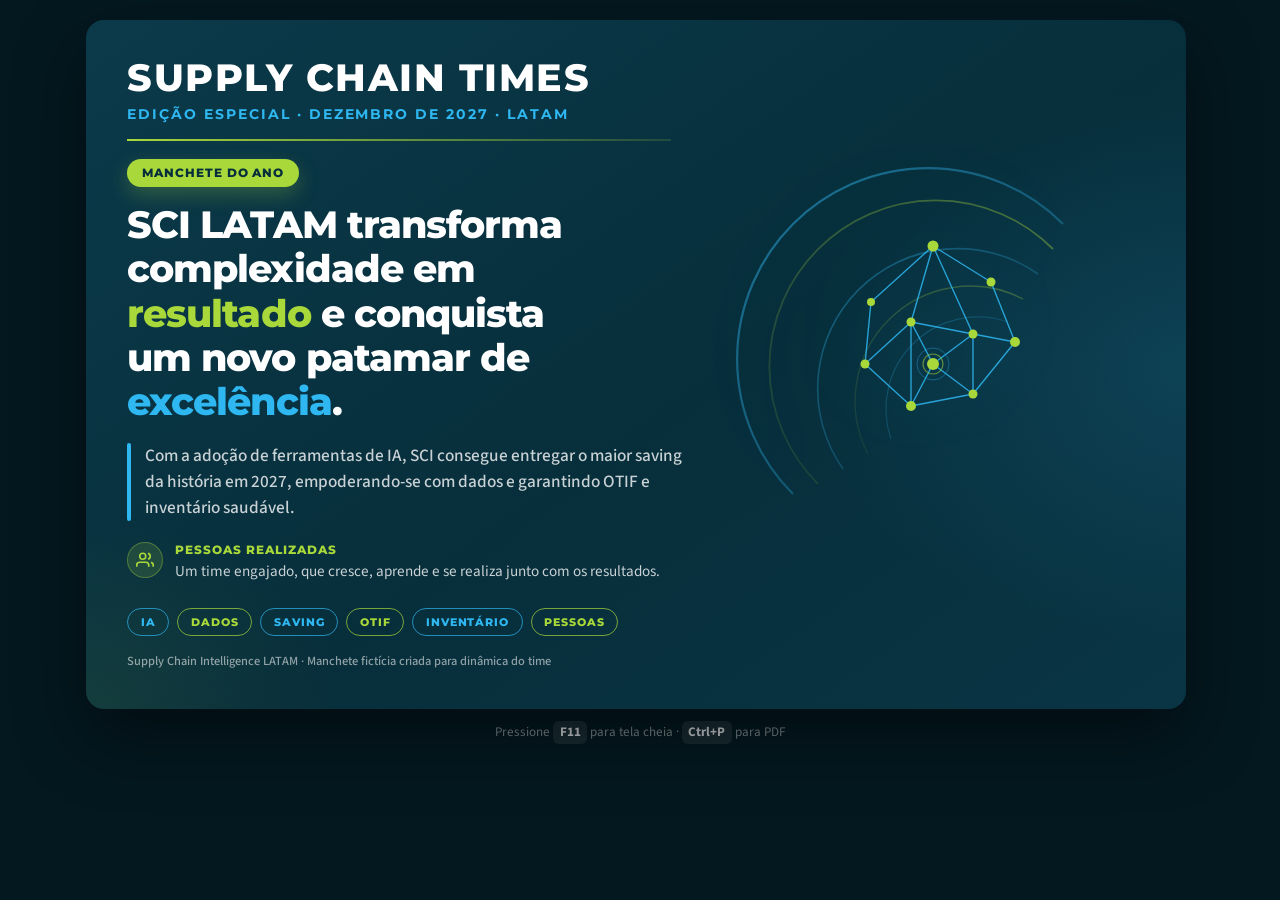
==== commit 0dff6c46: "Restyle headline as Supply Chain Times magazine cover. Co-authored-by: Cursor <cursoragent@cursor.co" ====
--- a/manchete-sci-latam.html
+++ b/manchete-sci-latam.html
@@ -3,25 +3,21 @@
 <head>
   <meta charset="UTF-8" />
   <meta name="viewport" content="width=device-width, initial-scale=1.0" />
-  <title>Manchete SCI LATAM · Dezembro 2027</title>
+  <title>Supply Chain Times · SCI LATAM · Dezembro 2027</title>
   <link rel="preconnect" href="https://fonts.googleapis.com" />
   <link rel="preconnect" href="https://fonts.gstatic.com" crossorigin />
-  <link href="https://fonts.googleapis.com/css2?family=Montserrat:wght@500;600;700;800&family=Source+Sans+3:ital,wght@0,400;0,600;0,700;1,500&display=swap" rel="stylesheet" />
+  <link href="https://fonts.googleapis.com/css2?family=Montserrat:wght@500;600;700;800&family=Source+Sans+3:wght@400;500;600;700&display=swap" rel="stylesheet" />
   <style>
     :root {
-      --navy: #002D40;
-      --navy-deep: #001A28;
-      --bayer-blue: #003D7A;
-      --lime: #8DC63F;
-      --forest: #1B4332;
-      --cyan: #00AEEF;
-      --pink: #E6007E;
-      --purple: #5B2C6F;
-      --ink: #1A2B4A;
-      --muted: #5A6B85;
-      --line: rgba(0, 45, 64, 0.1);
-      --paper: #F2F5F8;
+      --bg: #0B3A4A;
+      --bg-deep: #072E3B;
+      --lime: #A8D83A;
+      --lime-soft: #B7E04A;
+      --blue: #2EB7F0;
+      --blue-soft: #4FC3F3;
       --white: #FFFFFF;
+      --muted: rgba(255, 255, 255, 0.78);
+      --line: rgba(168, 216, 58, 0.85);
     }
 
     * { box-sizing: border-box; margin: 0; padding: 0; }
@@ -29,11 +25,8 @@
     html, body {
       min-height: 100%;
       font-family: "Source Sans 3", sans-serif;
-      color: var(--ink);
-      background:
-        radial-gradient(900px 480px at 8% -10%, rgba(141, 198, 63, 0.14), transparent 55%),
-        radial-gradient(700px 420px at 100% 0%, rgba(0, 174, 239, 0.1), transparent 50%),
-        linear-gradient(165deg, #E8EEF3 0%, var(--paper) 48%, #E4EBF1 100%);
+      background: #041820;
+      color: var(--white);
     }
 
     body {
@@ -42,373 +35,215 @@
       padding: 1.25rem;
     }
 
-    .slide {
-      width: min(1120px, 100%);
-      background: var(--white);
-      border-radius: 16px;
-      border: 1px solid var(--line);
-      box-shadow: 0 24px 56px rgba(0, 26, 40, 0.12);
+    .cover {
+      position: relative;
+      width: min(1100px, 100%);
+      min-height: min(620px, 92vh);
+      border-radius: 18px;
       overflow: hidden;
-      animation: rise 0.5s ease both;
+      background:
+        radial-gradient(700px 500px at 100% 50%, rgba(46, 183, 240, 0.12), transparent 55%),
+        radial-gradient(520px 380px at 0% 100%, rgba(168, 216, 58, 0.08), transparent 50%),
+        linear-gradient(145deg, var(--bg) 0%, var(--bg-deep) 55%, #0A3544 100%);
+      box-shadow: 0 28px 70px rgba(0, 0, 0, 0.45);
+      padding: clamp(1.4rem, 3.5vw, 2.4rem) clamp(1.4rem, 3.8vw, 2.6rem);
+      display: grid;
+      grid-template-columns: minmax(0, 1.15fr) minmax(220px, 0.85fr);
+      gap: 1.5rem;
+      align-items: stretch;
+      animation: rise 0.55s ease both;
     }
 
     @keyframes rise {
-      from { opacity: 0; transform: translateY(12px); }
+      from { opacity: 0; transform: translateY(14px); }
       to { opacity: 1; transform: translateY(0); }
     }
 
-    .top {
+    .content {
+      position: relative;
+      z-index: 2;
       display: flex;
-      align-items: center;
-      justify-content: space-between;
-      gap: 1rem;
-      padding: 0.95rem 1.5rem;
-      border-bottom: 1px solid var(--line);
-      background: linear-gradient(180deg, #FAFCFD, #F4F7FA);
-    }
-
-    .brand {
-      display: flex;
-      align-items: center;
-      gap: 0.7rem;
-    }
-
-    .logo-mark {
-      width: 42px;
-      height: 42px;
-      border-radius: 50%;
-      background: conic-gradient(from 45deg, var(--lime) 0 25%, var(--bayer-blue) 25% 50%, var(--lime) 50% 75%, var(--bayer-blue) 75% 100%);
-      position: relative;
-      box-shadow: 0 0 0 3px #fff, 0 0 0 4px rgba(0, 61, 122, 0.18);
-      flex-shrink: 0;
-    }
-
-    .logo-mark::after {
-      content: "BAYER";
-      position: absolute;
-      inset: 0;
-      display: grid;
-      place-items: center;
-      font-family: "Montserrat", sans-serif;
-      font-size: 0.45rem;
-      font-weight: 800;
-      letter-spacing: 0.03em;
-      color: #fff;
-      text-shadow: 0 1px 2px rgba(0, 0, 0, 0.28);
-    }
-
-    .brand-copy strong {
-      display: block;
-      font-family: "Montserrat", sans-serif;
-      font-size: 0.78rem;
-      letter-spacing: 0.16em;
-      color: var(--bayer-blue);
-      font-weight: 800;
-    }
-
-    .brand-copy span {
-      font-size: 0.78rem;
-      color: var(--muted);
-      font-weight: 600;
-    }
-
-    .event {
-      font-family: "Montserrat", sans-serif;
-      font-size: 0.72rem;
-      font-weight: 700;
-      letter-spacing: 0.14em;
-      color: var(--navy);
-      text-align: right;
-    }
-
-    .event small {
-      display: block;
-      margin-top: 0.15rem;
-      letter-spacing: 0.06em;
-      color: var(--muted);
-      font-weight: 600;
-      font-size: 0.68rem;
-    }
-
-    .intro {
-      padding: 1rem 1.5rem 0.35rem;
-    }
-
-    .intro h1 {
-      font-family: "Montserrat", sans-serif;
-      font-size: clamp(1.05rem, 2.3vw, 1.35rem);
-      font-weight: 800;
-      color: var(--navy);
-      letter-spacing: -0.02em;
-    }
-
-    .intro p {
-      margin-top: 0.15rem;
-      color: var(--muted);
-      font-size: 0.88rem;
-      font-weight: 600;
-    }
-
-    .headline-block {
-      margin: 0.85rem 1.5rem 0;
-      border-radius: 14px;
-      overflow: hidden;
-      border: 1px solid rgba(0, 45, 64, 0.12);
-      background: linear-gradient(160deg, #F8FBFD, #EFF5F9);
-      box-shadow: 0 10px 24px rgba(0, 45, 64, 0.06);
-    }
-
-    .masthead {
-      display: flex;
-      align-items: center;
-      justify-content: space-between;
-      gap: 0.75rem;
-      flex-wrap: wrap;
-      padding: 0.65rem 1.05rem;
-      background: linear-gradient(90deg, var(--navy-deep), var(--navy));
-      color: #fff;
-      font-family: "Montserrat", sans-serif;
-      font-size: 0.68rem;
-      font-weight: 700;
-      letter-spacing: 0.12em;
-      text-transform: uppercase;
-    }
-
-    .masthead-left {
-      display: flex;
-      align-items: center;
-      gap: 0.55rem;
-    }
-
-    .masthead-star { color: var(--lime); }
-
-    .framework-chip {
-      display: inline-flex;
-      align-items: center;
-      gap: 0.35rem;
-      padding: 0.28rem 0.65rem;
-      border-radius: 999px;
-      background: rgba(255, 255, 255, 0.12);
-      border: 1px solid rgba(255, 255, 255, 0.2);
-      letter-spacing: 0.08em;
-      font-size: 0.62rem;
-    }
-
-    .headline {
-      padding: 1.15rem 1.2rem 1.2rem;
-    }
-
-    .eyebrow {
-      display: inline-flex;
-      align-items: center;
-      gap: 0.4rem;
-      margin-bottom: 0.55rem;
-      padding: 0.28rem 0.7rem;
-      border-radius: 999px;
-      background: rgba(141, 198, 63, 0.14);
-      color: var(--forest);
-      font-family: "Montserrat", sans-serif;
-      font-size: 0.68rem;
-      font-weight: 700;
-      letter-spacing: 0.08em;
-      text-transform: uppercase;
-    }
-
-    .headline h2 {
-      font-family: "Montserrat", sans-serif;
-      font-size: clamp(1.2rem, 3vw, 1.75rem);
-      font-weight: 800;
-      line-height: 1.22;
-      letter-spacing: -0.025em;
-      color: var(--navy);
-      max-width: 46rem;
-    }
-
-    .headline .sub {
-      margin-top: 0.65rem;
-      max-width: 50rem;
-      font-size: clamp(0.92rem, 1.7vw, 1.05rem);
-      line-height: 1.45;
-      color: var(--muted);
-    }
-
-    .sub strong { color: var(--navy); font-weight: 700; }
-
-    .pillars-label {
-      display: flex;
-      align-items: baseline;
-      justify-content: space-between;
-      gap: 0.75rem;
-      padding: 1.15rem 1.5rem 0.55rem;
-    }
-
-    .pillars-label h3 {
-      font-family: "Montserrat", sans-serif;
-      font-size: 0.78rem;
-      font-weight: 800;
-      letter-spacing: 0.1em;
-      text-transform: uppercase;
-      color: var(--navy);
-    }
-
-    .pillars-label p {
-      color: var(--muted);
-      font-size: 0.82rem;
-      font-weight: 600;
-    }
-
-    .pillars {
-      display: grid;
-      grid-template-columns: repeat(4, minmax(0, 1fr));
-      gap: 0.7rem;
-      padding: 0.35rem 1.5rem 1.25rem;
-    }
-
-    .pillar {
-      position: relative;
-      border-radius: 12px;
-      padding: 0.95rem 0.9rem 1rem;
-      background: #F7FAFC;
-      border: 1px solid var(--line);
-      overflow: hidden;
-      min-height: 100%;
-      animation: rise 0.55s ease both;
-    }
-
-    .pillar::before {
-      content: "";
-      position: absolute;
-      left: 0;
-      top: 0;
-      bottom: 0;
-      width: 4px;
-    }
-
-    .pillar-ops::before { background: var(--lime); }
-    .pillar-cx::before { background: var(--cyan); }
-    .pillar-value::before { background: var(--purple); }
-    .pillar-people::before { background: var(--pink); }
-
-    .pillar:nth-child(1) { animation-delay: 0.05s; }
-    .pillar:nth-child(2) { animation-delay: 0.1s; }
-    .pillar:nth-child(3) { animation-delay: 0.15s; }
-    .pillar:nth-child(4) { animation-delay: 0.2s; }
-
-    .pillar-head {
-      display: flex;
-      align-items: center;
-      gap: 0.55rem;
-      margin-bottom: 0.65rem;
-    }
-
-    .pillar-icon {
-      width: 34px;
-      height: 34px;
-      border-radius: 50%;
-      display: grid;
-      place-items: center;
-      color: #fff;
-      flex-shrink: 0;
-    }
-
-    .pillar-ops .pillar-icon { background: var(--forest); }
-    .pillar-cx .pillar-icon { background: var(--cyan); }
-    .pillar-value .pillar-icon { background: var(--purple); }
-    .pillar-people .pillar-icon { background: var(--pink); }
-
-    .pillar-icon svg { width: 16px; height: 16px; }
-
-    .pillar-name {
-      font-family: "Montserrat", sans-serif;
-      font-size: 0.68rem;
+      flex-direction: column;
+      min-width: 0;
+    }
+
+    .masthead h1 {
+      font-family: "Montserrat", sans-serif;
+      font-size: clamp(1.55rem, 3.6vw, 2.35rem);
       font-weight: 800;
       letter-spacing: 0.04em;
       text-transform: uppercase;
-      color: var(--navy);
-      line-height: 1.2;
-    }
-
-    .kpi {
+      color: var(--white);
+      line-height: 1.05;
+    }
+
+    .masthead p {
+      margin-top: 0.45rem;
+      font-family: "Montserrat", sans-serif;
+      font-size: clamp(0.72rem, 1.4vw, 0.88rem);
+      font-weight: 700;
+      letter-spacing: 0.14em;
+      text-transform: uppercase;
+      color: var(--blue);
+    }
+
+    .rule {
+      width: 100%;
+      max-width: 34rem;
+      height: 2px;
+      margin: 1rem 0 1.15rem;
+      background: linear-gradient(90deg, var(--lime), rgba(168, 216, 58, 0.15));
+      border: 0;
+    }
+
+    .badge {
       display: inline-flex;
       align-items: center;
-      margin-bottom: 0.55rem;
-      padding: 0.28rem 0.55rem;
-      border-radius: 6px;
-      font-family: "Montserrat", sans-serif;
-      font-size: 0.62rem;
+      align-self: flex-start;
+      padding: 0.42rem 0.95rem;
+      border-radius: 999px;
+      background: var(--lime);
+      color: var(--bg-deep);
+      font-family: "Montserrat", sans-serif;
+      font-size: 0.72rem;
       font-weight: 800;
-      letter-spacing: 0.04em;
+      letter-spacing: 0.08em;
       text-transform: uppercase;
-      color: #fff;
-    }
-
-    .pillar-ops .kpi { background: var(--lime); color: var(--navy-deep); }
-    .pillar-cx .kpi { background: #6B7B8C; }
-    .pillar-value .kpi { background: var(--purple); }
-    .pillar-people .kpi { background: var(--pink); }
-
-    .pillar p {
-      font-size: 0.86rem;
+      margin-bottom: 1rem;
+      box-shadow: 0 8px 20px rgba(168, 216, 58, 0.25);
+    }
+
+    .headline {
+      font-family: "Montserrat", sans-serif;
+      font-size: clamp(1.45rem, 3.5vw, 2.35rem);
+      font-weight: 800;
+      line-height: 1.18;
+      letter-spacing: -0.025em;
+      max-width: 18ch;
+      color: var(--white);
+    }
+
+    .headline .result { color: var(--lime); }
+    .headline .excel { color: var(--blue); }
+
+    .lede {
+      display: grid;
+      grid-template-columns: 4px 1fr;
+      gap: 0.85rem;
+      margin-top: 1.15rem;
+      max-width: 36rem;
+    }
+
+    .lede-bar {
+      border-radius: 999px;
+      background: var(--blue);
+    }
+
+    .lede p {
+      font-size: clamp(0.95rem, 1.7vw, 1.08rem);
+      line-height: 1.5;
+      color: var(--muted);
+      font-weight: 500;
+    }
+
+    .people {
+      display: grid;
+      grid-template-columns: auto 1fr;
+      gap: 0.75rem;
+      align-items: start;
+      margin-top: 1.35rem;
+      max-width: 34rem;
+    }
+
+    .people-icon {
+      width: 36px;
+      height: 36px;
+      border-radius: 50%;
+      display: grid;
+      place-items: center;
+      background: rgba(168, 216, 58, 0.14);
+      color: var(--lime);
+      border: 1px solid rgba(168, 216, 58, 0.35);
+    }
+
+    .people h3 {
+      font-family: "Montserrat", sans-serif;
+      font-size: 0.78rem;
+      font-weight: 800;
+      letter-spacing: 0.08em;
+      text-transform: uppercase;
+      color: var(--lime);
+      margin-bottom: 0.25rem;
+    }
+
+    .people p {
+      font-size: 0.95rem;
       line-height: 1.4;
-      color: var(--ink);
-    }
-
-    .pillar p strong { color: var(--navy); }
-
-    .bridge {
-      margin: 0 1.5rem 1.25rem;
-      padding: 0.85rem 1rem;
-      border-radius: 12px;
-      border: 1px solid rgba(141, 198, 63, 0.28);
-      background:
-        linear-gradient(105deg, rgba(141, 198, 63, 0.1), rgba(0, 174, 239, 0.08));
-      display: grid;
-      grid-template-columns: auto 1fr;
-      gap: 0.85rem;
+      color: var(--muted);
+    }
+
+    .tags {
+      display: flex;
+      flex-wrap: wrap;
+      gap: 0.5rem;
+      margin-top: auto;
+      padding-top: 1.6rem;
+    }
+
+    .tag {
+      display: inline-flex;
       align-items: center;
-    }
-
-    .bridge-mark {
-      width: 42px;
-      height: 42px;
-      border-radius: 10px;
+      padding: 0.38rem 0.8rem;
+      border-radius: 999px;
+      font-family: "Montserrat", sans-serif;
+      font-size: 0.68rem;
+      font-weight: 800;
+      letter-spacing: 0.08em;
+      text-transform: uppercase;
+      background: transparent;
+    }
+
+    .tag-blue {
+      color: var(--blue);
+      border: 1.5px solid rgba(46, 183, 240, 0.7);
+    }
+
+    .tag-green {
+      color: var(--lime);
+      border: 1.5px solid rgba(168, 216, 58, 0.7);
+    }
+
+    .fine {
+      margin-top: 1rem;
+      font-size: 0.78rem;
+      color: rgba(255, 255, 255, 0.55);
+      font-weight: 500;
+    }
+
+    .art {
+      position: relative;
+      z-index: 1;
       display: grid;
       place-items: center;
-      background: var(--navy);
-      color: var(--lime);
-      flex-shrink: 0;
-    }
-
-    .bridge p {
-      font-size: 0.9rem;
-      line-height: 1.4;
-      color: var(--ink);
-    }
-
-    .bridge strong {
-      font-family: "Montserrat", sans-serif;
-      color: var(--navy);
-      font-weight: 800;
-    }
-
-    .footer {
-      display: flex;
-      justify-content: space-between;
-      align-items: center;
-      gap: 1rem;
-      padding: 0.8rem 1.5rem 1rem;
-      border-top: 1px solid var(--line);
-      color: var(--muted);
-      font-size: 0.78rem;
-      font-weight: 600;
-    }
-
-    .footer strong { color: var(--bayer-blue); }
+      min-height: 280px;
+    }
+
+    .art svg {
+      width: min(100%, 420px);
+      height: auto;
+      filter: drop-shadow(0 0 28px rgba(46, 183, 240, 0.18));
+      animation: glow 5.5s ease-in-out infinite alternate;
+    }
+
+    @keyframes glow {
+      from { transform: scale(1) translateY(0); opacity: 0.92; }
+      to { transform: scale(1.03) translateY(-6px); opacity: 1; }
+    }
 
     .hint {
-      margin-top: 0.85rem;
+      margin-top: 0.9rem;
       text-align: center;
-      color: var(--muted);
+      color: rgba(255, 255, 255, 0.45);
       font-size: 0.82rem;
     }
 
@@ -417,155 +252,146 @@
       font-weight: 700;
       padding: 0.15rem 0.4rem;
       border-radius: 6px;
-      background: rgba(0, 45, 64, 0.08);
-      color: var(--navy);
-    }
-
-    @media (max-width: 900px) {
-      .pillars { grid-template-columns: 1fr 1fr; }
-    }
-
-    @media (max-width: 620px) {
-      body { padding: 0.65rem; }
-      .pillars { grid-template-columns: 1fr; }
-      .top, .intro, .pillars-label, .pillars, .footer { padding-left: 1rem; padding-right: 1rem; }
-      .headline-block, .bridge { margin-left: 1rem; margin-right: 1rem; }
-      .hint { display: none; }
-      .pillars-label { flex-direction: column; }
+      background: rgba(255, 255, 255, 0.08);
+      color: rgba(255, 255, 255, 0.75);
+    }
+
+    @media (max-width: 820px) {
+      .cover {
+        grid-template-columns: 1fr;
+        min-height: auto;
+      }
+
+      .headline { max-width: none; }
+
+      .art {
+        order: -1;
+        min-height: 180px;
+      }
+
+      .art svg { width: min(70%, 280px); }
     }
 
     @media print {
       body { background: #fff; padding: 0; }
-      .slide { box-shadow: none; border: none; border-radius: 0; width: 100%; }
+      .cover { box-shadow: none; border-radius: 0; width: 100%; min-height: 100vh; }
       .hint { display: none; }
     }
   </style>
 </head>
 <body>
   <div>
-    <article class="slide" aria-label="Manchete SCI LATAM Dezembro 2027">
-      <header class="top">
-        <div class="brand">
-          <div class="logo-mark" aria-hidden="true"></div>
-          <div class="brand-copy">
-            <strong>SCI LATAM</strong>
-            <span>Criação de valor · Cadeia de suprimentos</span>
+    <article class="cover" aria-label="Supply Chain Times — Manchete SCI LATAM">
+      <div class="content">
+        <header class="masthead">
+          <h1>Supply Chain Times</h1>
+          <p>Edição especial · Dezembro de 2027 · LATAM</p>
+        </header>
+
+        <hr class="rule" />
+
+        <span class="badge">Manchete do ano</span>
+
+        <h2 class="headline">
+          SCI LATAM transforma complexidade em
+          <span class="result">resultado</span>
+          e conquista um novo patamar de
+          <span class="excel">excelência</span>.
+        </h2>
+
+        <div class="lede">
+          <div class="lede-bar" aria-hidden="true"></div>
+          <p>
+            Com a adoção de ferramentas de IA, SCI consegue entregar o maior saving da história em 2027,
+            empoderando-se com dados e garantindo OTIF e inventário saudável.
+          </p>
+        </div>
+
+        <div class="people">
+          <div class="people-icon" aria-hidden="true">
+            <svg width="18" height="18" viewBox="0 0 24 24" fill="none" stroke="currentColor" stroke-width="2.2">
+              <path d="M17 21v-2a4 4 0 0 0-4-4H5a4 4 0 0 0-4 4v2"/>
+              <circle cx="9" cy="7" r="4"/>
+              <path d="M23 21v-2a4 4 0 0 0-3-3.87M16 3.13a4 4 0 0 1 0 7.75"/>
+            </svg>
+          </div>
+          <div>
+            <h3>Pessoas realizadas</h3>
+            <p>Um time engajado, que cresce, aprende e se realiza junto com os resultados.</p>
           </div>
         </div>
-        <p class="event">
-          SCI SUMMER IMPACT
-          <small>Dinâmica de time · Dezembro 2027</small>
-        </p>
-      </header>
-
-      <div class="intro">
-        <h1>NOSSA MANCHETE — DEZEMBRO 2027</h1>
-        <p>Um momento extraordinário para o time e para o negócio</p>
+
+        <div class="tags" aria-label="Temas da manchete">
+          <span class="tag tag-blue">IA</span>
+          <span class="tag tag-green">Dados</span>
+          <span class="tag tag-blue">Saving</span>
+          <span class="tag tag-green">OTIF</span>
+          <span class="tag tag-blue">Inventário</span>
+          <span class="tag tag-green">Pessoas</span>
+        </div>
+
+        <p class="fine">Supply Chain Intelligence LATAM · Manchete fictícia criada para dinâmica do time</p>
       </div>
 
-      <section class="headline-block">
-        <div class="masthead">
-          <div class="masthead-left">
-            <span class="masthead-star" aria-hidden="true">★</span>
-            <span>O Futuro Diário — Edição Especial — Dezembro 2027</span>
-          </div>
-          <span class="framework-chip">Criação de valor em ação</span>
-        </div>
-
-        <div class="headline">
-          <span class="eyebrow">Complexidade → Resultado → Excelência</span>
-          <h2>SCI LATAM transforma complexidade em resultado e conquista um novo patamar de excelência</h2>
-          <p class="sub">
-            Com <strong>inteligência artificial</strong> e decisões orientadas por dados, SCI LATAM alcança o
-            <strong>maior saving de sua história em 2027</strong>, garantindo entregas
-            <strong>no prazo e completas (OTIF)</strong> e níveis saudáveis de inventário.
-          </p>
-        </div>
-      </section>
-
-      <div class="pillars-label">
-        <h3>Ambição traduzida em criação de valor</h3>
-        <p>Quatro pilares. Uma história de excelência.</p>
-      </div>
-
-      <section class="pillars" aria-label="Pilares de criação de valor">
-        <article class="pillar pillar-ops">
-          <div class="pillar-head">
-            <div class="pillar-icon" aria-hidden="true">
-              <svg viewBox="0 0 24 24" fill="none" stroke="currentColor" stroke-width="2.2">
-                <path d="M12 3l8 4.5v9L12 21l-8-4.5v-9L12 3z"/>
-                <path d="M12 12l8-4.5M12 12v9M12 12L4 7.5"/>
-              </svg>
-            </div>
-            <p class="pillar-name">Eficiência operacional</p>
-          </div>
-          <span class="kpi">Saving · Inventário</span>
-          <p>Maior saving da história com <strong>inventário saudável</strong>, custo sob controle e disponibilidade que habilita vendas.</p>
-        </article>
-
-        <article class="pillar pillar-cx">
-          <div class="pillar-head">
-            <div class="pillar-icon" aria-hidden="true">
-              <svg viewBox="0 0 24 24" fill="none" stroke="currentColor" stroke-width="2.2">
-                <circle cx="12" cy="12" r="9"/>
-                <path d="M8.5 13.5s1.5 2 3.5 2 3.5-2 3.5-2"/>
-                <circle cx="9" cy="10" r="0.8" fill="currentColor"/>
-                <circle cx="15" cy="10" r="0.8" fill="currentColor"/>
-              </svg>
-            </div>
-            <p class="pillar-name">Satisfação do cliente</p>
-          </div>
-          <span class="kpi">OTIF</span>
-          <p>OTIF consistente eleva a <strong>experiência do cliente</strong> — entrega no prazo, completa e previsível.</p>
-        </article>
-
-        <article class="pillar pillar-value">
-          <div class="pillar-head">
-            <div class="pillar-icon" aria-hidden="true">
-              <svg viewBox="0 0 24 24" fill="none" stroke="currentColor" stroke-width="2.2">
-                <path d="M5 19c6-1 9-6 10-12l4-2-2 4C11 12 8 16 5 19z"/>
-                <path d="M13 7l4 4"/>
-              </svg>
-            </div>
-            <p class="pillar-name">Criação de valor</p>
-          </div>
-          <span class="kpi">IA · Dados</span>
-          <p>IA e dados aceleram decisões e sustentam a <strong>otimização da cadeia de suprimentos</strong> em um novo patamar de excelência.</p>
-        </article>
-
-        <article class="pillar pillar-people">
-          <div class="pillar-head">
-            <div class="pillar-icon" aria-hidden="true">
-              <svg viewBox="0 0 24 24" fill="none" stroke="currentColor" stroke-width="2.2">
-                <path d="M17 21v-2a4 4 0 0 0-4-4H5a4 4 0 0 0-4 4v2"/>
-                <circle cx="9" cy="7" r="4"/>
-                <path d="M23 21v-2a4 4 0 0 0-3-3.87M16 3.13a4 4 0 0 1 0 7.75"/>
-              </svg>
-            </div>
-            <p class="pillar-name">Pessoas</p>
-          </div>
-          <span class="kpi">Engajamento</span>
-          <p>Time com autonomia, protagonismo e orgulho — a base produtiva e realizada da alta performance.</p>
-        </article>
-      </section>
-
-      <aside class="bridge" aria-label="Conexão da mensagem">
-        <div class="bridge-mark" aria-hidden="true">
-          <svg width="20" height="20" viewBox="0 0 24 24" fill="none" stroke="currentColor" stroke-width="2.2">
-            <path d="M12 3v18M5 10l7-7 7 7"/>
-          </svg>
-        </div>
-        <p>
-          <strong>Pessoas</strong> sustentam a eficiência.
-          <strong>Eficiência + OTIF</strong> geram valor.
-          <strong>IA e dados</strong> transformam complexidade em resultado mensurável.
-        </p>
+      <aside class="art" aria-hidden="true">
+        <svg viewBox="0 0 420 420" xmlns="http://www.w3.org/2000/svg">
+          <defs>
+            <linearGradient id="arcBlue" x1="0%" y1="0%" x2="100%" y2="100%">
+              <stop offset="0%" stop-color="#2EB7F0" stop-opacity="0.95"/>
+              <stop offset="100%" stop-color="#2EB7F0" stop-opacity="0.25"/>
+            </linearGradient>
+            <linearGradient id="arcGreen" x1="100%" y1="0%" x2="0%" y2="100%">
+              <stop offset="0%" stop-color="#A8D83A" stop-opacity="0.9"/>
+              <stop offset="100%" stop-color="#A8D83A" stop-opacity="0.2"/>
+            </linearGradient>
+          </defs>
+
+          <!-- concentric arcs -->
+          <path d="M70 340 A190 190 0 0 1 340 70" fill="none" stroke="url(#arcBlue)" stroke-width="2.2" opacity="0.55"/>
+          <path d="M95 330 A165 165 0 0 1 330 95" fill="none" stroke="url(#arcGreen)" stroke-width="1.8" opacity="0.45"/>
+          <path d="M120 315 A140 140 0 0 1 315 120" fill="none" stroke="url(#arcBlue)" stroke-width="1.6" opacity="0.4"/>
+          <path d="M145 300 A115 115 0 0 1 300 145" fill="none" stroke="url(#arcGreen)" stroke-width="1.4" opacity="0.35"/>
+          <path d="M168 285 A92 92 0 0 1 285 168" fill="none" stroke="url(#arcBlue)" stroke-width="1.2" opacity="0.3"/>
+
+          <!-- network constellation -->
+          <g stroke="#2EB7F0" stroke-width="1.4" opacity="0.85">
+            <line x1="210" y1="92" x2="268" y2="128"/>
+            <line x1="268" y1="128" x2="292" y2="188"/>
+            <line x1="292" y1="188" x2="250" y2="240"/>
+            <line x1="250" y1="240" x2="188" y2="252"/>
+            <line x1="188" y1="252" x2="142" y2="210"/>
+            <line x1="142" y1="210" x2="148" y2="148"/>
+            <line x1="148" y1="148" x2="210" y2="92"/>
+            <line x1="210" y1="92" x2="188" y2="168"/>
+            <line x1="188" y1="168" x2="250" y2="180"/>
+            <line x1="250" y1="180" x2="210" y2="92"/>
+            <line x1="188" y1="168" x2="142" y2="210"/>
+            <line x1="188" y1="168" x2="188" y2="252"/>
+            <line x1="250" y1="180" x2="292" y2="188"/>
+            <line x1="250" y1="180" x2="250" y2="240"/>
+            <line x1="210" y1="210" x2="188" y2="168"/>
+            <line x1="210" y1="210" x2="250" y2="180"/>
+            <line x1="210" y1="210" x2="188" y2="252"/>
+            <line x1="210" y1="210" x2="250" y2="240"/>
+          </g>
+
+          <g fill="#A8D83A">
+            <circle cx="210" cy="92" r="5.5"/>
+            <circle cx="268" cy="128" r="4.5"/>
+            <circle cx="292" cy="188" r="5"/>
+            <circle cx="250" cy="240" r="4.5"/>
+            <circle cx="188" cy="252" r="5"/>
+            <circle cx="142" cy="210" r="4.5"/>
+            <circle cx="148" cy="148" r="4"/>
+            <circle cx="188" cy="168" r="4.5"/>
+            <circle cx="250" cy="180" r="4.5"/>
+            <circle cx="210" cy="210" r="6"/>
+          </g>
+
+          <circle cx="210" cy="210" r="10" fill="none" stroke="#A8D83A" stroke-width="1.2" opacity="0.55"/>
+          <circle cx="210" cy="210" r="16" fill="none" stroke="#2EB7F0" stroke-width="1" opacity="0.35"/>
+        </svg>
       </aside>
-
-      <footer class="footer">
-        <span><strong>SCI LATAM</strong> / Dinâmica de time</span>
-        <span>RESTRITO</span>
-      </footer>
     </article>
 
     <p class="hint">Pressione <kbd>F11</kbd> para tela cheia · <kbd>Ctrl+P</kbd> para PDF</p>
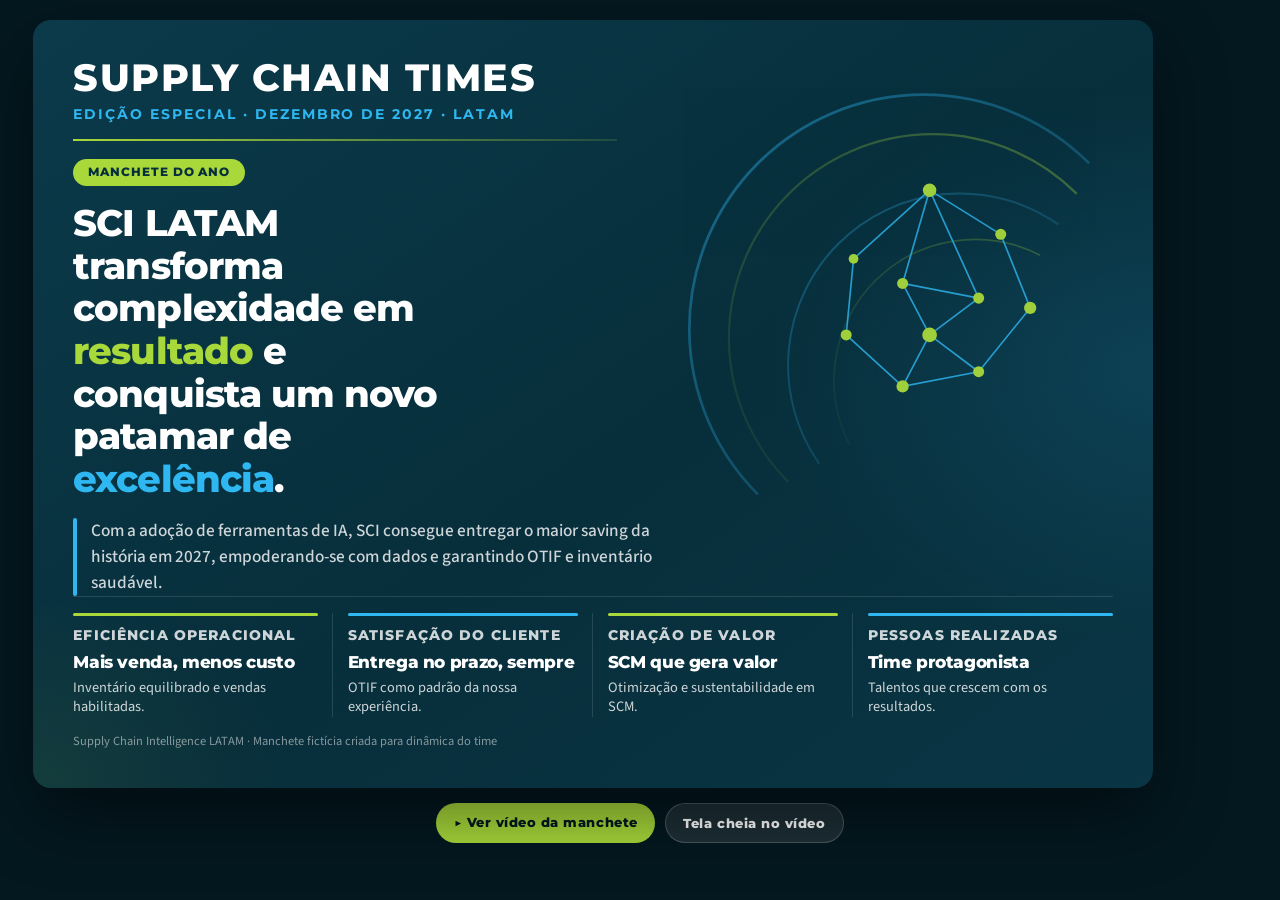
==== commit 74715083: "Add animated headline video and update four-pillar cover. Co-authored-by: Cursor <cursoragent@cursor" ====
--- a/manchete-sci-latam.html
+++ b/manchete-sci-latam.html
@@ -6,18 +6,15 @@
   <title>Supply Chain Times · SCI LATAM · Dezembro 2027</title>
   <link rel="preconnect" href="https://fonts.googleapis.com" />
   <link rel="preconnect" href="https://fonts.gstatic.com" crossorigin />
-  <link href="https://fonts.googleapis.com/css2?family=Montserrat:wght@500;600;700;800&family=Source+Sans+3:wght@400;500;600;700&display=swap" rel="stylesheet" />
+  <link href="https://fonts.googleapis.com/css2?family=Montserrat:wght@600;700;800&family=Source+Sans+3:wght@400;500;600;700&display=swap" rel="stylesheet" />
   <style>
     :root {
       --bg: #0B3A4A;
       --bg-deep: #072E3B;
       --lime: #A8D83A;
-      --lime-soft: #B7E04A;
       --blue: #2EB7F0;
-      --blue-soft: #4FC3F3;
       --white: #FFFFFF;
-      --muted: rgba(255, 255, 255, 0.78);
-      --line: rgba(168, 216, 58, 0.85);
+      --muted: rgba(255, 255, 255, 0.8);
     }
 
     * { box-sizing: border-box; margin: 0; padding: 0; }
@@ -37,20 +34,18 @@
 
     .cover {
       position: relative;
-      width: min(1100px, 100%);
-      min-height: min(620px, 92vh);
+      width: min(1120px, 100%);
+      min-height: min(640px, 92vh);
       border-radius: 18px;
       overflow: hidden;
       background:
-        radial-gradient(700px 500px at 100% 50%, rgba(46, 183, 240, 0.12), transparent 55%),
+        radial-gradient(700px 500px at 100% 45%, rgba(46, 183, 240, 0.12), transparent 55%),
         radial-gradient(520px 380px at 0% 100%, rgba(168, 216, 58, 0.08), transparent 50%),
         linear-gradient(145deg, var(--bg) 0%, var(--bg-deep) 55%, #0A3544 100%);
       box-shadow: 0 28px 70px rgba(0, 0, 0, 0.45);
-      padding: clamp(1.4rem, 3.5vw, 2.4rem) clamp(1.4rem, 3.8vw, 2.6rem);
-      display: grid;
-      grid-template-columns: minmax(0, 1.15fr) minmax(220px, 0.85fr);
-      gap: 1.5rem;
-      align-items: stretch;
+      padding: clamp(1.4rem, 3.5vw, 2.4rem) clamp(1.4rem, 3.8vw, 2.5rem);
+      display: flex;
+      flex-direction: column;
       animation: rise 0.55s ease both;
     }
 
@@ -59,13 +54,19 @@
       to { opacity: 1; transform: translateY(0); }
     }
 
-    .content {
-      position: relative;
-      z-index: 2;
-      display: flex;
-      flex-direction: column;
-      min-width: 0;
-    }
+    .art {
+      position: absolute;
+      right: -3%;
+      top: 6%;
+      width: 46%;
+      height: 70%;
+      pointer-events: none;
+      opacity: 0.95;
+    }
+
+    .art svg { width: 100%; height: 100%; }
+
+    .content { position: relative; z-index: 2; display: flex; flex-direction: column; height: 100%; min-height: 0; }
 
     .masthead h1 {
       font-family: "Montserrat", sans-serif;
@@ -73,7 +74,6 @@
       font-weight: 800;
       letter-spacing: 0.04em;
       text-transform: uppercase;
-      color: var(--white);
       line-height: 1.05;
     }
 
@@ -88,17 +88,15 @@
     }
 
     .rule {
-      width: 100%;
-      max-width: 34rem;
+      width: min(34rem, 70%);
       height: 2px;
-      margin: 1rem 0 1.15rem;
+      margin: 1rem 0 1.1rem;
       background: linear-gradient(90deg, var(--lime), rgba(168, 216, 58, 0.15));
       border: 0;
     }
 
     .badge {
       display: inline-flex;
-      align-items: center;
       align-self: flex-start;
       padding: 0.42rem 0.95rem;
       border-radius: 999px;
@@ -110,17 +108,15 @@
       letter-spacing: 0.08em;
       text-transform: uppercase;
       margin-bottom: 1rem;
-      box-shadow: 0 8px 20px rgba(168, 216, 58, 0.25);
     }
 
     .headline {
       font-family: "Montserrat", sans-serif;
-      font-size: clamp(1.45rem, 3.5vw, 2.35rem);
-      font-weight: 800;
-      line-height: 1.18;
+      font-size: clamp(1.4rem, 3.4vw, 2.3rem);
+      font-weight: 800;
+      line-height: 1.16;
       letter-spacing: -0.025em;
-      max-width: 18ch;
-      color: var(--white);
+      max-width: 16ch;
     }
 
     .headline .result { color: var(--lime); }
@@ -130,14 +126,11 @@
       display: grid;
       grid-template-columns: 4px 1fr;
       gap: 0.85rem;
-      margin-top: 1.15rem;
-      max-width: 36rem;
-    }
-
-    .lede-bar {
-      border-radius: 999px;
-      background: var(--blue);
-    }
+      margin-top: 1.1rem;
+      max-width: 38rem;
+    }
+
+    .lede-bar { border-radius: 999px; background: var(--blue); }
 
     .lede p {
       font-size: clamp(0.95rem, 1.7vw, 1.08rem);
@@ -146,215 +139,126 @@
       font-weight: 500;
     }
 
-    .people {
+    .pillars {
+      margin-top: auto;
       display: grid;
-      grid-template-columns: auto 1fr;
-      gap: 0.75rem;
-      align-items: start;
-      margin-top: 1.35rem;
-      max-width: 34rem;
-    }
-
-    .people-icon {
-      width: 36px;
-      height: 36px;
-      border-radius: 50%;
-      display: grid;
-      place-items: center;
-      background: rgba(168, 216, 58, 0.14);
-      color: var(--lime);
-      border: 1px solid rgba(168, 216, 58, 0.35);
-    }
-
-    .people h3 {
-      font-family: "Montserrat", sans-serif;
-      font-size: 0.78rem;
+      grid-template-columns: repeat(4, minmax(0, 1fr));
+      gap: 0;
+      border-top: 1px solid rgba(255, 255, 255, 0.12);
+      padding-top: 1rem;
+    }
+
+    .pillar {
+      padding: 0 0.9rem;
+      border-right: 1px solid rgba(255, 255, 255, 0.12);
+    }
+
+    .pillar:first-child { padding-left: 0; }
+    .pillar:last-child { border-right: 0; padding-right: 0; }
+
+    .pillar-bar {
+      width: 100%;
+      height: 3px;
+      border-radius: 999px;
+      margin-bottom: 0.6rem;
+    }
+
+    .pillar:nth-child(odd) .pillar-bar { background: var(--lime); }
+    .pillar:nth-child(even) .pillar-bar { background: var(--blue); }
+
+    .pillar-cat {
+      font-family: "Montserrat", sans-serif;
+      font-size: 0.66rem;
       font-weight: 800;
       letter-spacing: 0.08em;
       text-transform: uppercase;
-      color: var(--lime);
-      margin-bottom: 0.25rem;
-    }
-
-    .people p {
-      font-size: 0.95rem;
-      line-height: 1.4;
+      color: rgba(255, 255, 255, 0.7);
+      margin-bottom: 0.4rem;
+    }
+
+    .pillar h3 {
+      font-family: "Montserrat", sans-serif;
+      font-size: clamp(0.9rem, 1.6vw, 1.08rem);
+      font-weight: 800;
+      letter-spacing: -0.02em;
+      line-height: 1.2;
+      margin-bottom: 0.35rem;
+    }
+
+    .pillar p {
+      font-size: 0.9rem;
+      line-height: 1.35;
       color: var(--muted);
     }
 
-    .tags {
-      display: flex;
-      flex-wrap: wrap;
-      gap: 0.5rem;
-      margin-top: auto;
-      padding-top: 1.6rem;
-    }
-
-    .tag {
-      display: inline-flex;
-      align-items: center;
-      padding: 0.38rem 0.8rem;
-      border-radius: 999px;
-      font-family: "Montserrat", sans-serif;
-      font-size: 0.68rem;
-      font-weight: 800;
-      letter-spacing: 0.08em;
-      text-transform: uppercase;
-      background: transparent;
-    }
-
-    .tag-blue {
-      color: var(--blue);
-      border: 1.5px solid rgba(46, 183, 240, 0.7);
-    }
-
-    .tag-green {
-      color: var(--lime);
-      border: 1.5px solid rgba(168, 216, 58, 0.7);
-    }
-
     .fine {
-      margin-top: 1rem;
+      margin-top: 0.95rem;
       font-size: 0.78rem;
-      color: rgba(255, 255, 255, 0.55);
-      font-weight: 500;
-    }
-
-    .art {
-      position: relative;
-      z-index: 1;
-      display: grid;
-      place-items: center;
-      min-height: 280px;
-    }
-
-    .art svg {
-      width: min(100%, 420px);
-      height: auto;
-      filter: drop-shadow(0 0 28px rgba(46, 183, 240, 0.18));
-      animation: glow 5.5s ease-in-out infinite alternate;
-    }
-
-    @keyframes glow {
-      from { transform: scale(1) translateY(0); opacity: 0.92; }
-      to { transform: scale(1.03) translateY(-6px); opacity: 1; }
-    }
-
-    .hint {
+      color: rgba(255, 255, 255, 0.5);
+    }
+
+    .links {
       margin-top: 0.9rem;
       text-align: center;
-      color: rgba(255, 255, 255, 0.45);
+      display: flex;
+      gap: 0.6rem;
+      justify-content: center;
+      flex-wrap: wrap;
+    }
+
+    .links a {
+      color: #041820;
+      text-decoration: none;
+      font-family: "Montserrat", sans-serif;
+      font-weight: 800;
       font-size: 0.82rem;
-    }
-
-    .hint kbd {
-      font-family: inherit;
-      font-weight: 700;
-      padding: 0.15rem 0.4rem;
-      border-radius: 6px;
-      background: rgba(255, 255, 255, 0.08);
-      color: rgba(255, 255, 255, 0.75);
+      letter-spacing: 0.04em;
+      padding: 0.7rem 1.1rem;
+      border-radius: 999px;
+      background: var(--lime);
+    }
+
+    .links a.secondary {
+      background: rgba(255, 255, 255, 0.1);
+      color: #fff;
+      border: 1px solid rgba(255, 255, 255, 0.2);
     }
 
     @media (max-width: 820px) {
-      .cover {
-        grid-template-columns: 1fr;
-        min-height: auto;
-      }
-
+      .pillars { grid-template-columns: 1fr 1fr; gap: 0.85rem 0; }
+      .pillar { border-right: 0; padding: 0.6rem 0.35rem 0; border-top: 1px solid rgba(255,255,255,0.1); }
+      .pillar:nth-child(-n+2) { border-top: 0; padding-top: 0; }
       .headline { max-width: none; }
-
-      .art {
-        order: -1;
-        min-height: 180px;
-      }
-
-      .art svg { width: min(70%, 280px); }
+      .art { width: 70%; right: -22%; opacity: 0.4; }
     }
 
     @media print {
       body { background: #fff; padding: 0; }
       .cover { box-shadow: none; border-radius: 0; width: 100%; min-height: 100vh; }
-      .hint { display: none; }
+      .links { display: none; }
     }
   </style>
 </head>
 <body>
   <div>
     <article class="cover" aria-label="Supply Chain Times — Manchete SCI LATAM">
-      <div class="content">
-        <header class="masthead">
-          <h1>Supply Chain Times</h1>
-          <p>Edição especial · Dezembro de 2027 · LATAM</p>
-        </header>
-
-        <hr class="rule" />
-
-        <span class="badge">Manchete do ano</span>
-
-        <h2 class="headline">
-          SCI LATAM transforma complexidade em
-          <span class="result">resultado</span>
-          e conquista um novo patamar de
-          <span class="excel">excelência</span>.
-        </h2>
-
-        <div class="lede">
-          <div class="lede-bar" aria-hidden="true"></div>
-          <p>
-            Com a adoção de ferramentas de IA, SCI consegue entregar o maior saving da história em 2027,
-            empoderando-se com dados e garantindo OTIF e inventário saudável.
-          </p>
-        </div>
-
-        <div class="people">
-          <div class="people-icon" aria-hidden="true">
-            <svg width="18" height="18" viewBox="0 0 24 24" fill="none" stroke="currentColor" stroke-width="2.2">
-              <path d="M17 21v-2a4 4 0 0 0-4-4H5a4 4 0 0 0-4 4v2"/>
-              <circle cx="9" cy="7" r="4"/>
-              <path d="M23 21v-2a4 4 0 0 0-3-3.87M16 3.13a4 4 0 0 1 0 7.75"/>
-            </svg>
-          </div>
-          <div>
-            <h3>Pessoas realizadas</h3>
-            <p>Um time engajado, que cresce, aprende e se realiza junto com os resultados.</p>
-          </div>
-        </div>
-
-        <div class="tags" aria-label="Temas da manchete">
-          <span class="tag tag-blue">IA</span>
-          <span class="tag tag-green">Dados</span>
-          <span class="tag tag-blue">Saving</span>
-          <span class="tag tag-green">OTIF</span>
-          <span class="tag tag-blue">Inventário</span>
-          <span class="tag tag-green">Pessoas</span>
-        </div>
-
-        <p class="fine">Supply Chain Intelligence LATAM · Manchete fictícia criada para dinâmica do time</p>
-      </div>
-
-      <aside class="art" aria-hidden="true">
+      <div class="art" aria-hidden="true">
         <svg viewBox="0 0 420 420" xmlns="http://www.w3.org/2000/svg">
           <defs>
             <linearGradient id="arcBlue" x1="0%" y1="0%" x2="100%" y2="100%">
               <stop offset="0%" stop-color="#2EB7F0" stop-opacity="0.95"/>
-              <stop offset="100%" stop-color="#2EB7F0" stop-opacity="0.25"/>
+              <stop offset="100%" stop-color="#2EB7F0" stop-opacity="0.2"/>
             </linearGradient>
             <linearGradient id="arcGreen" x1="100%" y1="0%" x2="0%" y2="100%">
               <stop offset="0%" stop-color="#A8D83A" stop-opacity="0.9"/>
-              <stop offset="100%" stop-color="#A8D83A" stop-opacity="0.2"/>
+              <stop offset="100%" stop-color="#A8D83A" stop-opacity="0.15"/>
             </linearGradient>
           </defs>
-
-          <!-- concentric arcs -->
-          <path d="M70 340 A190 190 0 0 1 340 70" fill="none" stroke="url(#arcBlue)" stroke-width="2.2" opacity="0.55"/>
-          <path d="M95 330 A165 165 0 0 1 330 95" fill="none" stroke="url(#arcGreen)" stroke-width="1.8" opacity="0.45"/>
-          <path d="M120 315 A140 140 0 0 1 315 120" fill="none" stroke="url(#arcBlue)" stroke-width="1.6" opacity="0.4"/>
-          <path d="M145 300 A115 115 0 0 1 300 145" fill="none" stroke="url(#arcGreen)" stroke-width="1.4" opacity="0.35"/>
-          <path d="M168 285 A92 92 0 0 1 285 168" fill="none" stroke="url(#arcBlue)" stroke-width="1.2" opacity="0.3"/>
-
-          <!-- network constellation -->
-          <g stroke="#2EB7F0" stroke-width="1.4" opacity="0.85">
+          <path d="M70 340 A190 190 0 0 1 340 70" fill="none" stroke="url(#arcBlue)" stroke-width="2.2" opacity="0.5"/>
+          <path d="M95 330 A165 165 0 0 1 330 95" fill="none" stroke="url(#arcGreen)" stroke-width="1.8" opacity="0.42"/>
+          <path d="M120 315 A140 140 0 0 1 315 120" fill="none" stroke="url(#arcBlue)" stroke-width="1.6" opacity="0.36"/>
+          <path d="M145 300 A115 115 0 0 1 300 145" fill="none" stroke="url(#arcGreen)" stroke-width="1.4" opacity="0.3"/>
+          <g stroke="#2EB7F0" stroke-width="1.35" opacity="0.85">
             <line x1="210" y1="92" x2="268" y2="128"/>
             <line x1="268" y1="128" x2="292" y2="188"/>
             <line x1="292" y1="188" x2="250" y2="240"/>
@@ -365,16 +269,11 @@
             <line x1="210" y1="92" x2="188" y2="168"/>
             <line x1="188" y1="168" x2="250" y2="180"/>
             <line x1="250" y1="180" x2="210" y2="92"/>
-            <line x1="188" y1="168" x2="142" y2="210"/>
-            <line x1="188" y1="168" x2="188" y2="252"/>
-            <line x1="250" y1="180" x2="292" y2="188"/>
-            <line x1="250" y1="180" x2="250" y2="240"/>
             <line x1="210" y1="210" x2="188" y2="168"/>
             <line x1="210" y1="210" x2="250" y2="180"/>
             <line x1="210" y1="210" x2="188" y2="252"/>
             <line x1="210" y1="210" x2="250" y2="240"/>
           </g>
-
           <g fill="#A8D83A">
             <circle cx="210" cy="92" r="5.5"/>
             <circle cx="268" cy="128" r="4.5"/>
@@ -387,14 +286,68 @@
             <circle cx="250" cy="180" r="4.5"/>
             <circle cx="210" cy="210" r="6"/>
           </g>
-
-          <circle cx="210" cy="210" r="10" fill="none" stroke="#A8D83A" stroke-width="1.2" opacity="0.55"/>
-          <circle cx="210" cy="210" r="16" fill="none" stroke="#2EB7F0" stroke-width="1" opacity="0.35"/>
         </svg>
-      </aside>
+      </div>
+
+      <div class="content">
+        <header class="masthead">
+          <h1>Supply Chain Times</h1>
+          <p>Edição especial · Dezembro de 2027 · LATAM</p>
+        </header>
+
+        <hr class="rule" />
+        <span class="badge">Manchete do ano</span>
+
+        <h2 class="headline">
+          SCI LATAM transforma complexidade em
+          <span class="result">resultado</span>
+          e conquista um novo patamar de
+          <span class="excel">excelência</span>.
+        </h2>
+
+        <div class="lede">
+          <div class="lede-bar" aria-hidden="true"></div>
+          <p>
+            Com a adoção de ferramentas de IA, SCI consegue entregar o maior saving da história em 2027,
+            empoderando-se com dados e garantindo OTIF e inventário saudável.
+          </p>
+        </div>
+
+        <section class="pillars" aria-label="Pilares da manchete">
+          <article class="pillar">
+            <div class="pillar-bar"></div>
+            <p class="pillar-cat">Eficiência operacional</p>
+            <h3>Mais venda, menos custo</h3>
+            <p>Inventário equilibrado e vendas habilitadas.</p>
+          </article>
+          <article class="pillar">
+            <div class="pillar-bar"></div>
+            <p class="pillar-cat">Satisfação do cliente</p>
+            <h3>Entrega no prazo, sempre</h3>
+            <p>OTIF como padrão da nossa experiência.</p>
+          </article>
+          <article class="pillar">
+            <div class="pillar-bar"></div>
+            <p class="pillar-cat">Criação de valor</p>
+            <h3>SCM que gera valor</h3>
+            <p>Otimização e sustentabilidade em SCM.</p>
+          </article>
+          <article class="pillar">
+            <div class="pillar-bar"></div>
+            <p class="pillar-cat">Pessoas realizadas</p>
+            <h3>Time protagonista</h3>
+            <p>Talentos que crescem com os resultados.</p>
+          </article>
+        </section>
+
+        <p class="fine">Supply Chain Intelligence LATAM · Manchete fictícia criada para dinâmica do time</p>
+      </div>
     </article>
 
-    <p class="hint">Pressione <kbd>F11</kbd> para tela cheia · <kbd>Ctrl+P</kbd> para PDF</p>
+    <div class="links">
+      <a href="manchete-video.html">▶ Ver vídeo da manchete</a>
+      <a class="secondary" href="manchete-video.html" onclick="return true">Tela cheia no vídeo</a>
+    </div>
   </div>
 </body>
 </html>
